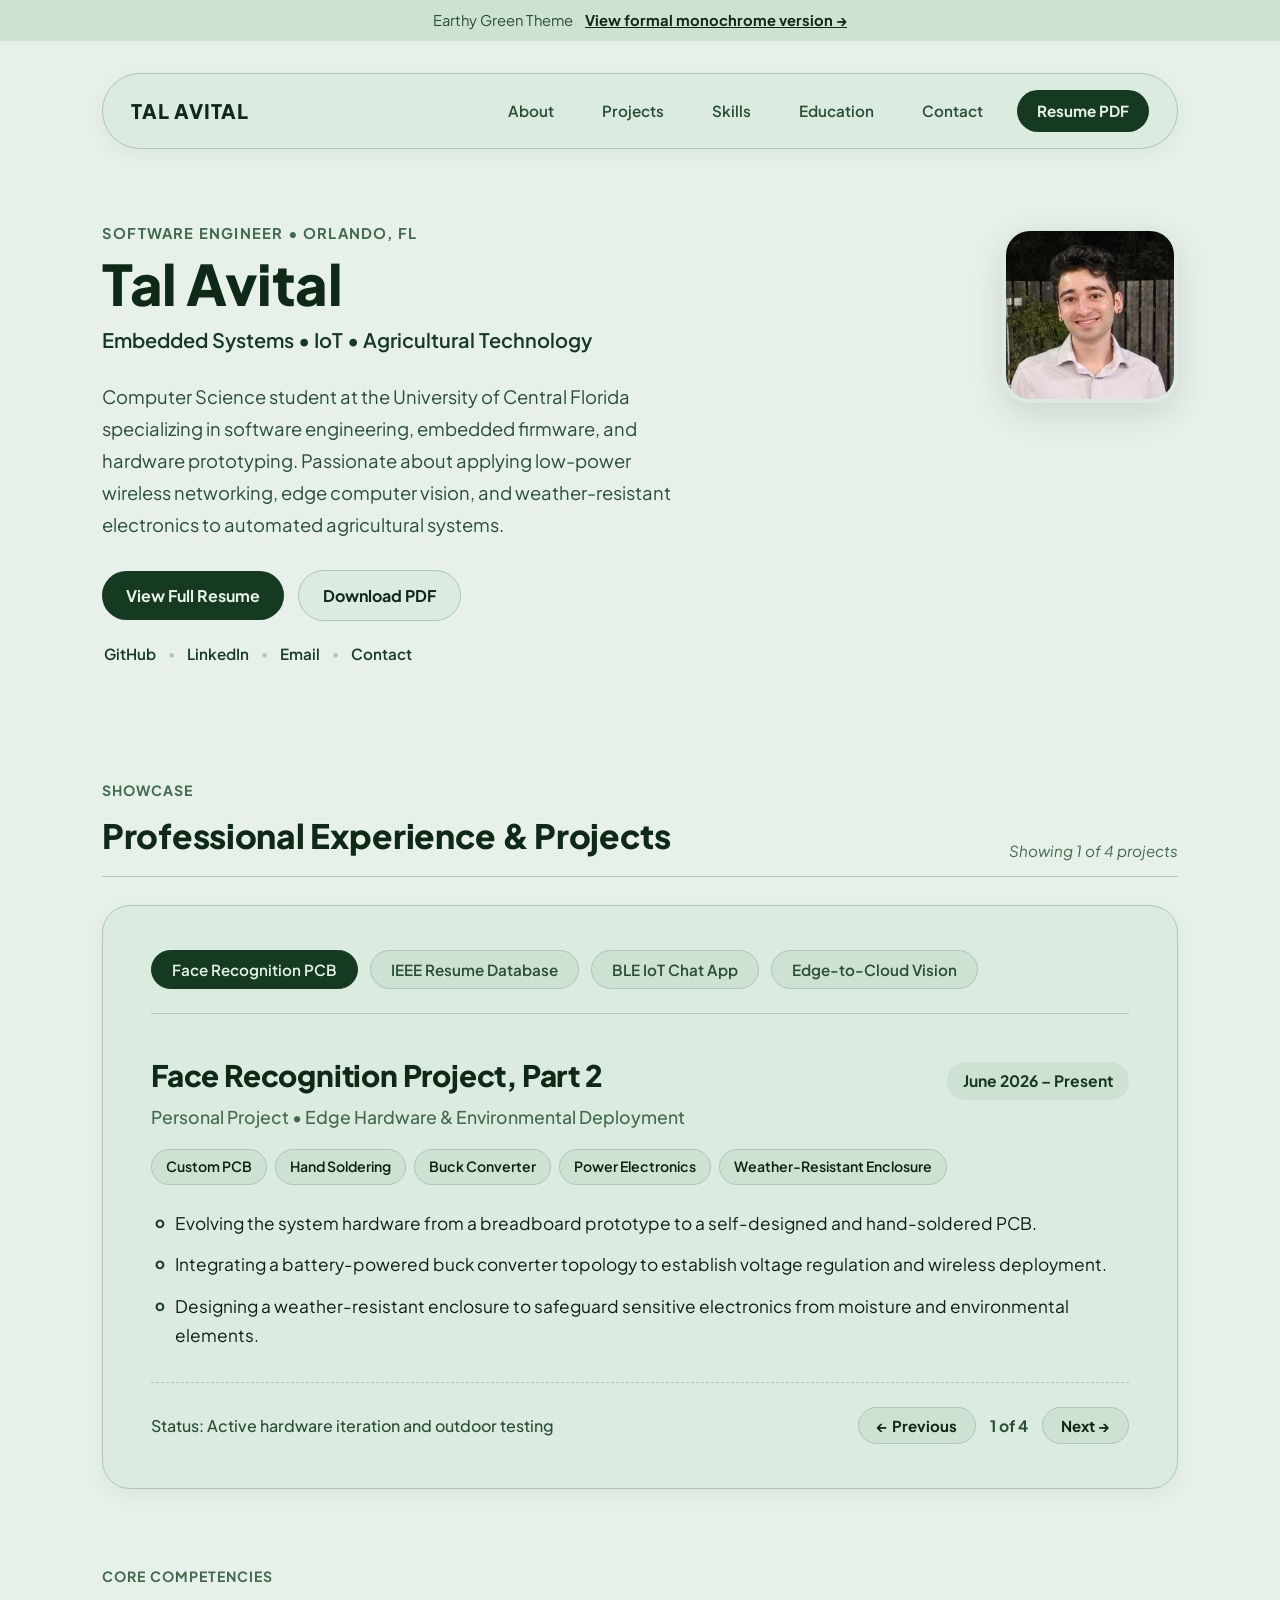
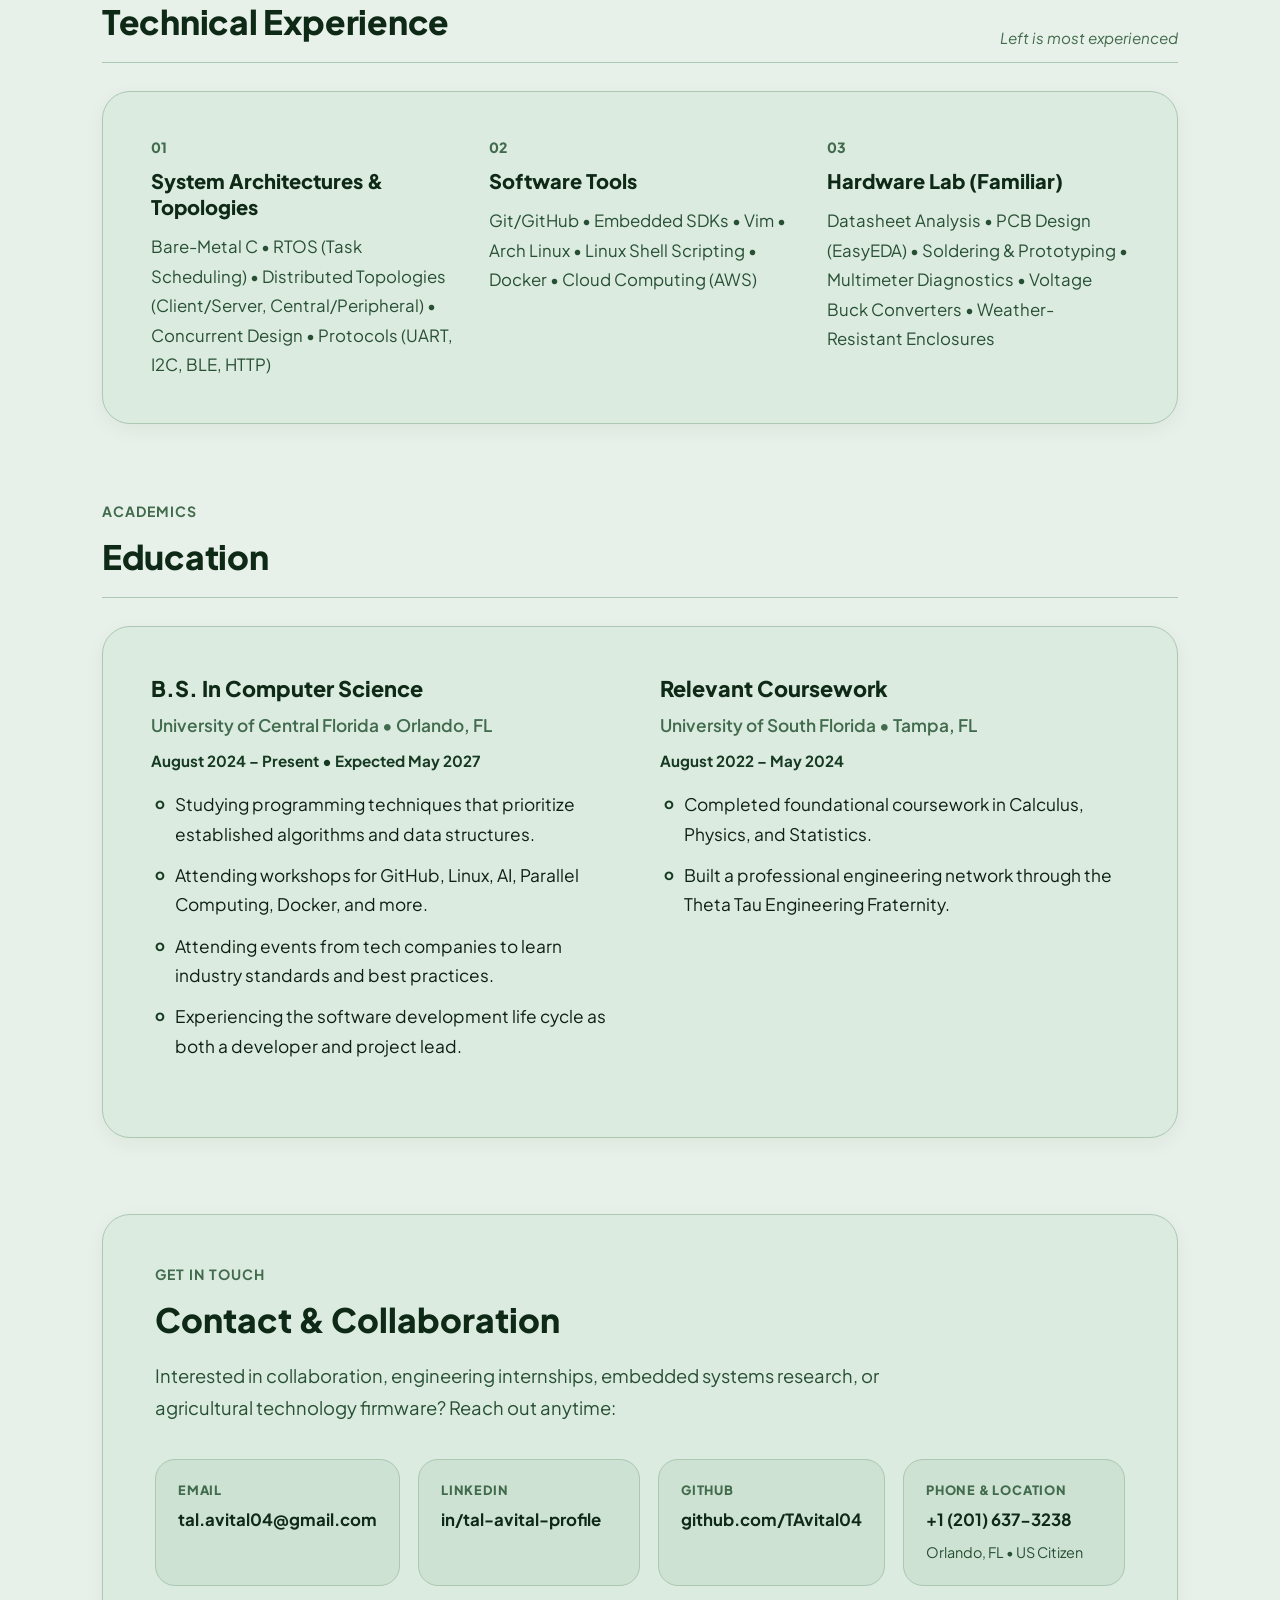
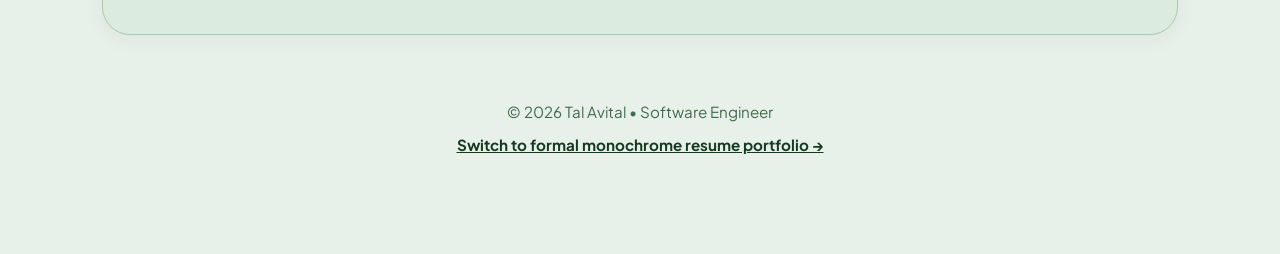
==== casual.html @ cda0f0db "first commit" ====
<!DOCTYPE html>
<html lang="en">
<head>
  <meta charset="UTF-8">
  <meta name="viewport" content="width=device-width, initial-scale=1.0">
  <title>Tal Avital | Software Engineer & Agricultural Technology</title>
  <meta name="description" content="Portfolio of Tal Avital - Software Engineer specializing in embedded software, IoT systems, and agricultural technology.">
  <meta name="author" content="Tal Avital">
  
  <link rel="icon" type="image/svg+xml" href="data:image/svg+xml,<svg xmlns='http://www.w3.org/2000/svg' viewBox='0 0 100 100'><rect width='100' height='100' rx='25' fill='%23193c24'/><text x='50' y='68' font-family='sans-serif' font-size='56' font-weight='bold' text-anchor='middle' fill='%23d8eadb'>T</text></svg>">
  <link rel="stylesheet" href="casual.css">
</head>
<body>

  <!-- Minimal Top Version Switcher -->
  <aside class="version-banner">
    <span>Earthy Green Theme</span>
    <a href="index.html">View formal monochrome version &rarr;</a>
  </aside>

  <div class="site-wrapper">
    <!-- Top Navigation -->
    <header class="site-header">
      <a href="#about" class="site-logo">TAL AVITAL</a>
      <nav class="site-nav" aria-label="Main Navigation">
        <a href="#about">About</a>
        <a href="#experience">Projects</a>
        <a href="#skills">Skills</a>
        <a href="#education">Education</a>
        <a href="#contact">Contact</a>
        <a href="assets/Tal%20Avital%20Resume.pdf" download="Tal_Avital_Resume.pdf" class="nav-download-btn">Resume PDF</a>
      </nav>
    </header>

    <main>
      <!-- Hero Section: Downward-Tapering Hierarchy & Plumb Alignment -->
      <section class="hero-section" id="about">
        <div class="hero-grid">
          <div class="hero-main">
            <span class="hero-tag">Software Engineer &bull; Orlando, FL</span>
            <h1 class="hero-name">Tal Avital</h1>
            <p class="hero-subhead">Embedded Systems &bull; IoT &bull; Agricultural Technology</p>
            
            <p class="hero-summary">
              Computer Science student at the University of Central Florida specializing in software engineering, embedded firmware, and hardware prototyping. Passionate about applying low-power wireless networking, edge computer vision, and weather-resistant electronics to automated agricultural systems.
            </p>

            <div class="hero-actions">
              <a href="resume.html" class="btn-primary">View Full Resume</a>
              <a href="assets/Tal%20Avital%20Resume.pdf" download="Tal_Avital_Resume.pdf" class="btn-secondary">Download PDF</a>
            </div>

            <div class="hero-quick-links">
              <a href="https://github.com/TAvital04" target="_blank" rel="noopener noreferrer">GitHub</a>
              <span class="dot-sep">&bull;</span>
              <a href="https://linkedin.com/in/tal-avital-profile" target="_blank" rel="noopener noreferrer">LinkedIn</a>
              <span class="dot-sep">&bull;</span>
              <a href="mailto:tal.avital04@gmail.com">Email</a>
              <span class="dot-sep">&bull;</span>
              <a href="#contact">Contact</a>
            </div>
          </div>

          <div class="hero-aside">
            <div class="photo-frame">
              <img src="assets/Cover_Photo.jpg" alt="Tal Avital" class="hero-portrait">
            </div>
          </div>
        </div>
      </section>

      <!-- Projects Section: Sleek Single-Project Showcase -->
      <section class="section-block" id="experience">
        <div class="section-header-row">
          <div>
            <span class="section-kicker">Showcase</span>
            <h2 class="section-heading">Professional Experience &amp; Projects</h2>
          </div>
          <span class="section-guide-note">Showing 1 of 4 projects</span>
        </div>

        <div class="showcase-wrapper">
          <!-- Interactive Selector Tabs -->
          <div class="project-pill-nav" role="tablist">
            <button class="project-pill-btn active" role="tab" id="tab-0" aria-controls="proj-0" aria-selected="true">
              Face Recognition PCB
            </button>
            <button class="project-pill-btn" role="tab" id="tab-1" aria-controls="proj-1" aria-selected="false">
              IEEE Resume Database
            </button>
            <button class="project-pill-btn" role="tab" id="tab-2" aria-controls="proj-2" aria-selected="false">
              BLE IoT Chat App
            </button>
            <button class="project-pill-btn" role="tab" id="tab-3" aria-controls="proj-3" aria-selected="false">
              Edge-to-Cloud Vision
            </button>
          </div>

          <!-- Project 1 -->
          <article class="project-panel active" id="proj-0" role="tabpanel" aria-labelledby="tab-0">
            <div class="panel-header">
              <div class="panel-title-area">
                <h3 class="panel-title">Face Recognition Project, Part 2</h3>
                <div class="panel-subtitle">Personal Project &bull; Edge Hardware &amp; Environmental Deployment</div>
              </div>
              <span class="panel-date">June 2026 – Present</span>
            </div>

            <div class="tag-row">
              <span class="tech-tag">Custom PCB</span>
              <span class="tech-tag">Hand Soldering</span>
              <span class="tech-tag">Buck Converter</span>
              <span class="tech-tag">Power Electronics</span>
              <span class="tech-tag">Weather-Resistant Enclosure</span>
            </div>

            <ul class="bullet-list">
              <li>Evolving the system hardware from a breadboard prototype to a self-designed and hand-soldered PCB.</li>
              <li>Integrating a battery-powered buck converter topology to establish voltage regulation and wireless deployment.</li>
              <li>Designing a weather-resistant enclosure to safeguard sensitive electronics from moisture and environmental elements.</li>
            </ul>

            <div class="panel-footer">
              <div class="panel-meta-note">Status: Active hardware iteration and outdoor testing</div>
              <div class="panel-controls">
                <button type="button" class="ctrl-btn" id="prevProjectBtn">&larr; Previous</button>
                <span class="ctrl-count" id="projectCounter">1 of 4</span>
                <button type="button" class="ctrl-btn" id="nextProjectBtn">Next &rarr;</button>
              </div>
            </div>
          </article>

          <!-- Project 2 -->
          <article class="project-panel" id="proj-1" role="tabpanel" aria-labelledby="tab-1">
            <div class="panel-header">
              <div class="panel-title-area">
                <h3 class="panel-title">Member Resume Database Project Lead</h3>
                <div class="panel-subtitle">IEEE, UCF &bull; Orlando, FL</div>
              </div>
              <span class="panel-date">September 2025 – Present</span>
            </div>

            <div class="tag-row">
              <span class="tech-tag">Leadership</span>
              <span class="tech-tag">Frontend Architecture</span>
              <span class="tech-tag">Database Schema</span>
              <span class="tech-tag">UI/UX Discovery</span>
            </div>

            <ul class="bullet-list">
              <li>Leading the initiative for a front end that streamlines talent acquisition through IEEE UCF.</li>
              <li>Collaborating with IEEE UCF Outreach and Professional Development committees to map target audience requirements, define administrative data scopes, and align database fields with student profiles.</li>
              <li>Spearheading product discovery and user outreach by gathering feedback from students, university employers, and technical recruiters to continuously refine directory UI/UX.</li>
            </ul>

            <div class="panel-footer">
              <div class="panel-meta-note">Role: Lead Developer &amp; Outreach Lead</div>
              <div class="panel-controls">
                <button type="button" class="ctrl-btn" onclick="document.getElementById('prevProjectBtn').click()">&larr; Previous</button>
                <span class="ctrl-count">2 of 4</span>
                <button type="button" class="ctrl-btn" onclick="document.getElementById('nextProjectBtn').click()">Next &rarr;</button>
              </div>
            </div>
          </article>

          <!-- Project 3 -->
          <article class="project-panel" id="proj-2" role="tabpanel" aria-labelledby="tab-2">
            <div class="panel-header">
              <div class="panel-title-area">
                <h3 class="panel-title">Bluetooth Low-Energy Chat App</h3>
                <div class="panel-subtitle">EEL 4932 - Internet of Things, UCF &bull; Orlando, FL</div>
              </div>
              <span class="panel-date">March 2026 – April 2026</span>
            </div>

            <div class="tag-row">
              <span class="tech-tag">Silicon Labs SDK</span>
              <span class="tech-tag">BLE Stack</span>
              <span class="tech-tag">UART Drivers</span>
              <span class="tech-tag">Terminal UI</span>
              <span class="tech-tag">RSSI Metrics</span>
            </div>

            <ul class="bullet-list">
              <li>Engineered a Bluetooth Low Energy (BLE) wireless chat network using Silicon Labs’ SDK.</li>
              <li>Implemented UART communication drivers to transfer data between a microcontroller and a host computer.</li>
              <li>Designed a terminal user interface to handle configuration states, device discovery, connection approvals, and user input.</li>
              <li>Utilized RSSI measurements to reliably trigger system alerts when signal degradation crosses critical thresholds.</li>
              <li>Routed low-level Bluetooth stack events that automate the program cycle.</li>
            </ul>

            <div class="panel-footer">
              <div class="panel-meta-note">Coursework: Internet of Things Systems</div>
              <div class="panel-controls">
                <button type="button" class="ctrl-btn" onclick="document.getElementById('prevProjectBtn').click()">&larr; Previous</button>
                <span class="ctrl-count">3 of 4</span>
                <button type="button" class="ctrl-btn" onclick="document.getElementById('nextProjectBtn').click()">Next &rarr;</button>
              </div>
            </div>
          </article>

          <!-- Project 4 -->
          <article class="project-panel" id="proj-3" role="tabpanel" aria-labelledby="tab-3">
            <div class="panel-header">
              <div class="panel-title-area">
                <h3 class="panel-title">Face Recognition Project, Part 1</h3>
                <div class="panel-subtitle">Personal Project &bull; Edge AI &amp; Serverless Pipeline</div>
              </div>
              <span class="panel-date">December 2024 – January 2025</span>
            </div>

            <div class="tag-row">
              <span class="tech-tag">ESP32-CAM</span>
              <span class="tech-tag">AWS Lambda</span>
              <span class="tech-tag">Docker</span>
              <span class="tech-tag">Computer Vision</span>
            </div>

            <ul class="bullet-list">
              <li>Engineered a facial verification system to validate image captures against a whitelist database.</li>
              <li>Deployed an ESP32-CAM microcontroller to capture and offload raw JPEG binaries to an AWS Lambda HTTP endpoint.</li>
              <li>Architected an AWS cloud pipeline for computer vision processing, offloading intense AI algorithms from the edge device.</li>
              <li>Leveraged Docker to replicate the Amazon Linux environment on a Windows host to cross-compile the OS-specific dependencies.</li>
            </ul>

            <div class="panel-footer">
              <div>
                <a href="https://github.com/TAvital04/Facial-Recognition-Project" target="_blank" rel="noopener noreferrer" class="link-inline">
                  GitHub Repository &rarr;
                </a>
              </div>
              <div class="panel-controls">
                <button type="button" class="ctrl-btn" onclick="document.getElementById('prevProjectBtn').click()">&larr; Previous</button>
                <span class="ctrl-count">4 of 4</span>
                <button type="button" class="ctrl-btn" onclick="document.getElementById('nextProjectBtn').click()">Next &rarr;</button>
              </div>
            </div>
          </article>
        </div>
      </section>

      <!-- Technical Skills Section: Unboxed, Airy 3-Column Layout -->
      <section class="section-block" id="skills">
        <div class="section-header-row">
          <div>
            <span class="section-kicker">Core Competencies</span>
            <h2 class="section-heading">Technical Experience</h2>
          </div>
          <span class="section-guide-note">Left is most experienced</span>
        </div>

        <div class="skills-tri-layout">
          <div class="skill-column">
            <div class="skill-index">01</div>
            <h3 class="skill-title">System Architectures &amp; Topologies</h3>
            <p class="skill-body">
              Bare-Metal C &bull; RTOS (Task Scheduling) &bull; Distributed Topologies (Client/Server, Central/Peripheral) &bull; Concurrent Design &bull; Protocols (UART, I2C, BLE, HTTP)
            </p>
          </div>

          <div class="skill-column">
            <div class="skill-index">02</div>
            <h3 class="skill-title">Software Tools</h3>
            <p class="skill-body">
              Git/GitHub &bull; Embedded SDKs &bull; Vim &bull; Arch Linux &bull; Linux Shell Scripting &bull; Docker &bull; Cloud Computing (AWS)
            </p>
          </div>

          <div class="skill-column">
            <div class="skill-index">03</div>
            <h3 class="skill-title">Hardware Lab (Familiar)</h3>
            <p class="skill-body">
              Datasheet Analysis &bull; PCB Design (EasyEDA) &bull; Soldering &amp; Prototyping &bull; Multimeter Diagnostics &bull; Voltage Buck Converters &bull; Weather-Resistant Enclosures
            </p>
          </div>
        </div>
      </section>

      <!-- Education Section: Elegant 2-Column Split -->
      <section class="section-block" id="education">
        <div class="section-header-row">
          <div>
            <span class="section-kicker">Academics</span>
            <h2 class="section-heading">Education</h2>
          </div>
        </div>

        <div class="edu-split-layout">
          <div class="edu-column">
            <div class="edu-role-title">B.S. In Computer Science</div>
            <div class="edu-institution">University of Central Florida &bull; Orlando, FL</div>
            <div class="edu-timeline">August 2024 – Present &bull; Expected May 2027</div>
            <ul class="bullet-list">
              <li>Studying programming techniques that prioritize established algorithms and data structures.</li>
              <li>Attending workshops for GitHub, Linux, AI, Parallel Computing, Docker, and more.</li>
              <li>Attending events from tech companies to learn industry standards and best practices.</li>
              <li>Experiencing the software development life cycle as both a developer and project lead.</li>
            </ul>
          </div>

          <div class="edu-column">
            <div class="edu-role-title">Relevant Coursework</div>
            <div class="edu-institution">University of South Florida &bull; Tampa, FL</div>
            <div class="edu-timeline">August 2022 – May 2024</div>
            <ul class="bullet-list">
              <li>Completed foundational coursework in Calculus, Physics, and Statistics.</li>
              <li>Built a professional engineering network through the Theta Tau Engineering Fraternity.</li>
            </ul>
          </div>
        </div>
      </section>

      <!-- Contact Section: Relaxed and Clean -->
      <section class="contact-section" id="contact">
        <div class="contact-inner">
          <span class="section-kicker">Get in Touch</span>
          <h2 class="contact-heading">Contact &amp; Collaboration</h2>
          <p class="contact-desc">
            Interested in collaboration, engineering internships, embedded systems research, or agricultural technology firmware? Reach out anytime:
          </p>

          <div class="contact-chips-row">
            <div class="contact-chip">
              <span class="chip-label">Email</span>
              <a href="mailto:tal.avital04@gmail.com" class="chip-val">tal.avital04@gmail.com</a>
            </div>
            <div class="contact-chip">
              <span class="chip-label">LinkedIn</span>
              <a href="https://linkedin.com/in/tal-avital-profile" target="_blank" rel="noopener noreferrer" class="chip-val">in/tal-avital-profile</a>
            </div>
            <div class="contact-chip">
              <span class="chip-label">GitHub</span>
              <a href="https://github.com/TAvital04" target="_blank" rel="noopener noreferrer" class="chip-val">github.com/TAvital04</a>
            </div>
            <div class="contact-chip">
              <span class="chip-label">Phone &amp; Location</span>
              <a href="tel:+12016373238" class="chip-val">+1 (201) 637-3238</a>
              <span class="chip-sub">Orlando, FL &bull; US Citizen</span>
            </div>
          </div>
        </div>
      </section>
    </main>

    <!-- Footer -->
    <footer class="site-footer">
      <div>&copy; 2026 Tal Avital &bull; Software Engineer</div>
      <div class="footer-alt-link">
        <a href="index.html">Switch to formal monochrome resume portfolio &rarr;</a>
      </div>
    </footer>
  </div>

  <script src="casual.js"></script>
</body>
</html>
---- casual.css ----
/* 
 * Tal Avital - Casual Earthy Portfolio
 * 
 * Design Philosophies:
 * - Editorial Asymmetry & Generous Whitespace (Airy & Uncluttered)
 * - Harmonious All-Green Palette (Zero White)
 * - Single Modern Font (Plus Jakarta Sans)
 * - Refined Rounded Geometry (Sense of Ease)
 * - Authentic Content Without Boxy Nesting
 */

@import url('https://fonts.googleapis.com/css2?family=Plus+Jakarta+Sans:wght@400;500;600;700;800&display=swap');

:root {
  --font-family: 'Plus Jakarta Sans', -apple-system, BlinkMacSystemFont, 'Segoe UI', Roboto, sans-serif;

  /* Sophisticated All-Green Palette (Zero White) */
  --green-canvas: #e8f1e9;         /* Very soft, airy morning sage */
  --green-surface: #dbebe0;        /* Gentle celadon surface for hero & panels */
  --green-surface-alt: #cde2d2;    /* Mellow matcha for tags, badges, chips */
  --green-surface-hover: #bedac5;
  --green-border: #acc7b2;         /* Soft organic border */
  
  --green-deep: #163a21;          /* Deep pine for primary buttons & accents */
  --green-darkest: #0e2916;       /* Dark evergreen for headings & branding */
  --green-light-text: #e6f2e8;    /* Pale celadon text on dark buttons (no white) */
  
  --green-text-main: #0c2112;     /* Crisp high-contrast forest text */
  --green-text-muted: #274f33;    /* Muted deep olive for body & labels */
  --green-text-subtle: #416b4c;   /* Subtle metadata */

  --radius-xl: 28px;
  --radius-lg: 20px;
  --radius-md: 14px;
  --radius-pill: 999px;

  --shadow-gentle: 0 6px 20px rgba(14, 41, 22, 0.05);
}

*, *::before, *::after {
  box-sizing: border-box;
  margin: 0;
  padding: 0;
  font-family: inherit;
}

html {
  font-size: 16px;
  scroll-behavior: smooth;
  background-color: var(--green-canvas);
}

body {
  font-family: var(--font-family);
  color: var(--green-text-main);
  background-color: var(--green-canvas);
  line-height: 1.7;
  -webkit-font-smoothing: antialiased;
}

/* Minimal Version Banner */
.version-banner {
  background-color: var(--green-surface-alt);
  padding: 8px 24px;
  text-align: center;
  font-size: 0.92rem;
  color: var(--green-text-muted);
  display: flex;
  justify-content: center;
  align-items: center;
  gap: 12px;
}

.version-banner a {
  color: var(--green-darkest);
  font-weight: 700;
  text-decoration: underline;
}

/* Page Layout */
.site-wrapper {
  max-width: 1140px;
  margin: 0 auto;
  padding: 32px 32px 96px 32px;
}

/* Site Navigation - Floating Pill */
.site-header {
  display: flex;
  justify-content: space-between;
  align-items: center;
  padding: 16px 28px;
  background-color: var(--green-surface);
  border-radius: var(--radius-pill);
  border: 1px solid var(--green-border);
  box-shadow: var(--shadow-gentle);
  margin-bottom: 56px;
}

.site-logo {
  font-size: 1.25rem;
  font-weight: 800;
  letter-spacing: 0.8px;
  color: var(--green-darkest);
  text-decoration: none;
}

.site-nav {
  display: flex;
  align-items: center;
  gap: 20px;
}

.site-nav a {
  color: var(--green-text-muted);
  text-decoration: none;
  font-weight: 600;
  font-size: 0.95rem;
  padding: 6px 14px;
  border-radius: var(--radius-pill);
  transition: all 0.2s ease;
}

.site-nav a:hover {
  color: var(--green-darkest);
  background-color: var(--green-surface-alt);
}

.nav-download-btn {
  background-color: var(--green-deep) !important;
  color: var(--green-light-text) !important;
  font-weight: 700 !important;
  padding: 8px 20px !important;
}

.nav-download-btn:hover {
  background-color: var(--green-darkest) !important;
}

/* Hero Section: Downward-Tapering Hierarchy & Plumb Alignment */
.hero-section {
  padding: 16px 0 64px 0;
  margin-bottom: 48px;
}

.hero-grid {
  display: grid;
  grid-template-columns: 1fr auto;
  gap: 56px;
  align-items: start;
}

.hero-main {
  display: flex;
  flex-direction: column;
  align-items: flex-start;
}

.hero-tag {
  font-size: 0.92rem;
  text-transform: uppercase;
  letter-spacing: 1.2px;
  font-weight: 700;
  color: var(--green-text-subtle);
  margin-bottom: 8px;
}

.hero-name {
  font-size: 3.5rem;
  font-weight: 800;
  letter-spacing: -0.5px;
  line-height: 1.05;
  color: var(--green-darkest);
  margin-bottom: 10px;
}

.hero-subhead {
  font-size: 1.25rem;
  font-weight: 600;
  color: var(--green-deep);
  margin-bottom: 24px;
}

/* Controlled reading measure: narrower than header area, tapers inward */
.hero-summary {
  font-size: 1.15rem;
  line-height: 1.75;
  color: var(--green-text-muted);
  margin-bottom: 28px;
  max-width: 580px;
}

/* Compact button row: narrower than summary */
.hero-actions {
  display: flex;
  align-items: center;
  gap: 14px;
  margin-bottom: 20px;
  max-width: 480px;
}

.btn-primary, .btn-secondary {
  display: inline-flex;
  align-items: center;
  font-size: 1rem;
  font-weight: 700;
  padding: 11px 24px;
  border-radius: var(--radius-pill);
  text-decoration: none;
  cursor: pointer;
  border: none;
  transition: all 0.2s ease;
  white-space: nowrap;
}

.btn-primary {
  background-color: var(--green-deep);
  color: var(--green-light-text);
}

.btn-primary:hover {
  background-color: var(--green-darkest);
}

.btn-secondary {
  background-color: var(--green-surface);
  color: var(--green-darkest);
  border: 1px solid var(--green-border);
}

.btn-secondary:hover {
  background-color: var(--green-surface-alt);
}

/* Quick links stacked below buttons: neat, compact footprint */
.hero-quick-links {
  display: inline-flex;
  align-items: center;
  gap: 12px;
  padding-left: 2px;
  flex-wrap: wrap;
}

.hero-quick-links a {
  color: var(--green-deep);
  font-weight: 600;
  font-size: 0.95rem;
  text-decoration: none;
  transition: color 0.15s ease;
}

.hero-quick-links a:hover {
  color: var(--green-darkest);
  text-decoration: underline;
}

.dot-sep {
  color: var(--green-border);
  font-size: 0.85rem;
}

/* Hero Portrait Aside: Anchors the top right of the hero */
.hero-aside {
  display: flex;
  justify-content: center;
  align-items: flex-start;
  padding-top: 6px;
}

.photo-frame {
  position: relative;
  flex-shrink: 0;
}

.hero-portrait {
  width: 176px;
  height: 176px;
  border-radius: 28px;
  object-fit: cover;
  display: block;
  border: 4px solid var(--green-surface);
  box-shadow: 0 12px 32px rgba(14, 41, 22, 0.12);
}

/* Section Header Typography */
.section-block {
  margin-bottom: 76px;
}

.section-header-row {
  display: flex;
  justify-content: space-between;
  align-items: flex-end;
  margin-bottom: 28px;
  padding-bottom: 12px;
  border-bottom: 1px solid var(--green-border);
}

.section-kicker {
  font-size: 0.88rem;
  text-transform: uppercase;
  letter-spacing: 1px;
  font-weight: 700;
  color: var(--green-text-subtle);
  display: block;
  margin-bottom: 4px;
}

.section-heading {
  font-size: 2.1rem;
  font-weight: 800;
  letter-spacing: -0.3px;
  color: var(--green-darkest);
}

.section-guide-note {
  font-size: 0.95rem;
  font-style: italic;
  color: var(--green-text-subtle);
}

/* Projects Showcase - Sleek Single Project View */
.showcase-wrapper {
  background-color: var(--green-surface);
  border-radius: var(--radius-xl);
  padding: 44px 48px;
  border: 1px solid var(--green-border);
  box-shadow: var(--shadow-gentle);
}

.project-pill-nav {
  display: flex;
  gap: 12px;
  flex-wrap: wrap;
  margin-bottom: 36px;
  padding-bottom: 24px;
  border-bottom: 1px solid var(--green-border);
}

.project-pill-btn {
  background-color: var(--green-surface-alt);
  border: 1px solid var(--green-border);
  padding: 9px 20px;
  border-radius: var(--radius-pill);
  font-size: 0.95rem;
  font-weight: 600;
  color: var(--green-text-muted);
  cursor: pointer;
  transition: all 0.2s ease;
}

.project-pill-btn:hover {
  background-color: var(--green-surface-hover);
  color: var(--green-darkest);
}

.project-pill-btn.active {
  background-color: var(--green-deep);
  color: var(--green-light-text);
  border-color: var(--green-deep);
}

/* Project Panel Content */
.project-panel {
  display: none;
}

.project-panel.active {
  display: block;
}

.panel-header {
  display: flex;
  justify-content: space-between;
  align-items: baseline;
  flex-wrap: wrap;
  gap: 14px;
  margin-bottom: 16px;
}

.panel-title {
  font-size: 1.85rem;
  font-weight: 800;
  letter-spacing: -0.2px;
  color: var(--green-darkest);
}

.panel-subtitle {
  font-size: 1.1rem;
  color: var(--green-text-subtle);
  margin-top: 3px;
  font-weight: 500;
}

.panel-date {
  font-size: 0.98rem;
  font-weight: 700;
  color: var(--green-deep);
  background-color: var(--green-surface-alt);
  padding: 6px 16px;
  border-radius: var(--radius-pill);
}

.tag-row {
  display: flex;
  flex-wrap: wrap;
  gap: 8px;
  margin-bottom: 24px;
}

.tech-tag {
  background-color: var(--green-surface-alt);
  color: var(--green-text-main);
  font-size: 0.88rem;
  font-weight: 600;
  padding: 5px 14px;
  border-radius: var(--radius-pill);
  border: 1px solid var(--green-border);
}

.bullet-list {
  list-style: none;
  display: flex;
  flex-direction: column;
  gap: 12px;
  margin-bottom: 32px;
}

.bullet-list li {
  position: relative;
  padding-left: 24px;
  font-size: 1.08rem;
  line-height: 1.7;
  color: var(--green-text-main);
}

.bullet-list li::before {
  content: 'o';
  position: absolute;
  left: 4px;
  top: 0;
  font-size: 0.95rem;
  color: var(--green-deep);
  font-weight: bold;
}

.panel-footer {
  display: flex;
  justify-content: space-between;
  align-items: center;
  flex-wrap: wrap;
  gap: 18px;
  padding-top: 24px;
  border-top: 1px dashed var(--green-border);
}

.panel-meta-note {
  font-size: 1rem;
  color: var(--green-text-muted);
  font-weight: 500;
}

.link-inline {
  color: var(--green-deep);
  font-weight: 700;
  text-decoration: underline;
  font-size: 1.05rem;
}

.panel-controls {
  display: flex;
  align-items: center;
  gap: 14px;
}

.ctrl-btn {
  background-color: var(--green-surface-alt);
  border: 1px solid var(--green-border);
  color: var(--green-darkest);
  font-weight: 700;
  font-size: 0.94rem;
  padding: 8px 18px;
  border-radius: var(--radius-pill);
  cursor: pointer;
  transition: all 0.2s ease;
}

.ctrl-btn:hover {
  background-color: var(--green-deep);
  color: var(--green-light-text);
}

.ctrl-count {
  font-size: 0.98rem;
  font-weight: 700;
  color: var(--green-text-muted);
}

/* Skills: Unboxed, Airy 3-Column Layout */
.skills-tri-layout {
  display: grid;
  grid-template-columns: repeat(3, 1fr);
  gap: 36px;
  background-color: var(--green-surface);
  border-radius: var(--radius-xl);
  padding: 44px 48px;
  border: 1px solid var(--green-border);
  box-shadow: var(--shadow-gentle);
}

.skill-column {
  display: flex;
  flex-direction: column;
}

.skill-index {
  font-size: 0.88rem;
  font-weight: 800;
  color: var(--green-text-subtle);
  margin-bottom: 8px;
}

.skill-title {
  font-size: 1.25rem;
  font-weight: 800;
  color: var(--green-darkest);
  margin-bottom: 12px;
  line-height: 1.3;
}

.skill-body {
  font-size: 1.05rem;
  line-height: 1.75;
  color: var(--green-text-muted);
}

/* Education: Balanced 2-Column Split */
.edu-split-layout {
  display: grid;
  grid-template-columns: 1fr 1fr;
  gap: 40px;
  background-color: var(--green-surface);
  border-radius: var(--radius-xl);
  padding: 44px 48px;
  border: 1px solid var(--green-border);
  box-shadow: var(--shadow-gentle);
}

.edu-column {
  display: flex;
  flex-direction: column;
}

.edu-role-title {
  font-size: 1.35rem;
  font-weight: 800;
  color: var(--green-darkest);
}

.edu-institution {
  font-size: 1.08rem;
  color: var(--green-text-subtle);
  margin-top: 3px;
  font-weight: 600;
}

.edu-timeline {
  font-size: 0.95rem;
  font-weight: 700;
  color: var(--green-deep);
  margin: 8px 0 16px 0;
}

/* Contact Section: Clean Chips Row */
.contact-section {
  background-color: var(--green-surface);
  border-radius: var(--radius-xl);
  padding: 48px 52px;
  border: 1px solid var(--green-border);
  box-shadow: var(--shadow-gentle);
}

.contact-heading {
  font-size: 2.1rem;
  font-weight: 800;
  color: var(--green-darkest);
  margin-bottom: 12px;
}

.contact-desc {
  font-size: 1.15rem;
  color: var(--green-text-muted);
  max-width: 780px;
  margin-bottom: 36px;
  line-height: 1.7;
}

.contact-chips-row {
  display: grid;
  grid-template-columns: repeat(4, 1fr);
  gap: 18px;
}

.contact-chip {
  background-color: var(--green-surface-alt);
  padding: 20px 22px;
  border-radius: var(--radius-lg);
  border: 1px solid var(--green-border);
  display: flex;
  flex-direction: column;
  gap: 4px;
}

.chip-label {
  font-size: 0.8rem;
  text-transform: uppercase;
  letter-spacing: 0.8px;
  font-weight: 800;
  color: var(--green-text-subtle);
}

.chip-val {
  font-size: 1.05rem;
  font-weight: 700;
  color: var(--green-darkest);
  text-decoration: none;
}

.chip-val:hover {
  text-decoration: underline;
}

.chip-sub {
  font-size: 0.9rem;
  color: var(--green-text-muted);
  margin-top: 2px;
}

/* Site Footer */
.site-footer {
  text-align: center;
  margin-top: 64px;
  font-size: 0.95rem;
  color: var(--green-text-subtle);
}

.footer-alt-link {
  margin-top: 8px;
}

.footer-alt-link a {
  color: var(--green-deep);
  font-weight: 700;
  text-decoration: underline;
}

/* Responsive Adaptations */
@media (max-width: 960px) {
  .site-wrapper {
    padding: 24px 20px 64px 20px;
  }

  .site-header {
    flex-direction: column;
    align-items: flex-start;
    gap: 16px;
    padding: 18px 22px;
    border-radius: var(--radius-lg);
    margin-bottom: 36px;
  }

  .site-nav {
    flex-wrap: wrap;
    gap: 8px 12px;
  }

  .hero-section {
    padding: 16px 0 44px 0;
  }

  .hero-grid {
    grid-template-columns: 1fr;
    gap: 32px;
  }

  .hero-aside {
    order: -1;
    justify-content: flex-start;
  }

  .hero-name {
    font-size: 2.7rem;
  }

  .showcase-wrapper,
  .skills-tri-layout,
  .edu-split-layout,
  .contact-section {
    padding: 32px 24px;
  }

  .skills-tri-layout {
    grid-template-columns: 1fr;
    gap: 28px;
  }

  .edu-split-layout {
    grid-template-columns: 1fr;
    gap: 32px;
  }

  .contact-chips-row {
    grid-template-columns: 1fr 1fr;
  }
}

@media (max-width: 600px) {
  .site-wrapper {
    padding: 16px 14px 48px 14px;
  }

  .hero-portrait {
    width: 104px;
    height: 104px;
    border-radius: 20px;
  }

  .hero-name {
    font-size: 2.2rem;
  }

  .hero-actions {
    flex-direction: column;
    align-items: stretch;
  }

  .hero-quick-links {
    padding-left: 0;
    justify-content: flex-start;
    flex-wrap: wrap;
  }

  .contact-chips-row {
    grid-template-columns: 1fr;
  }
}
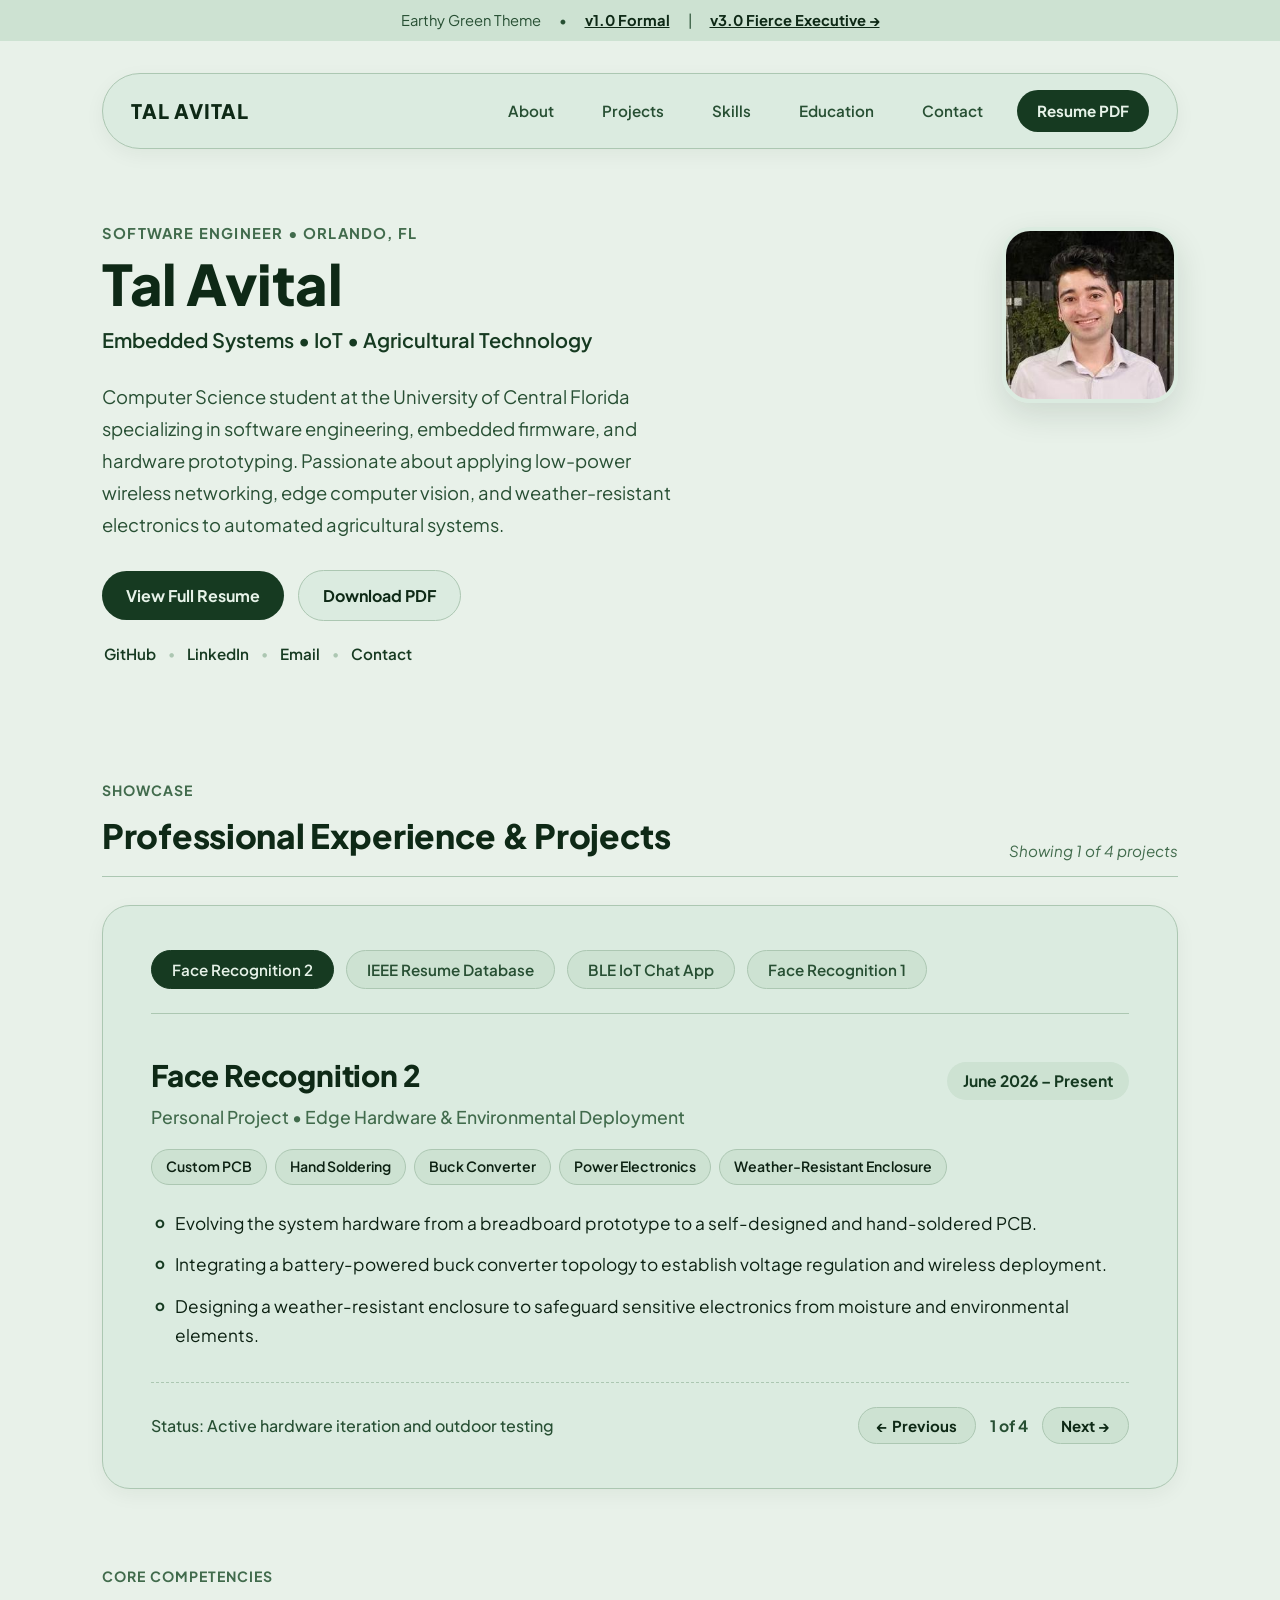
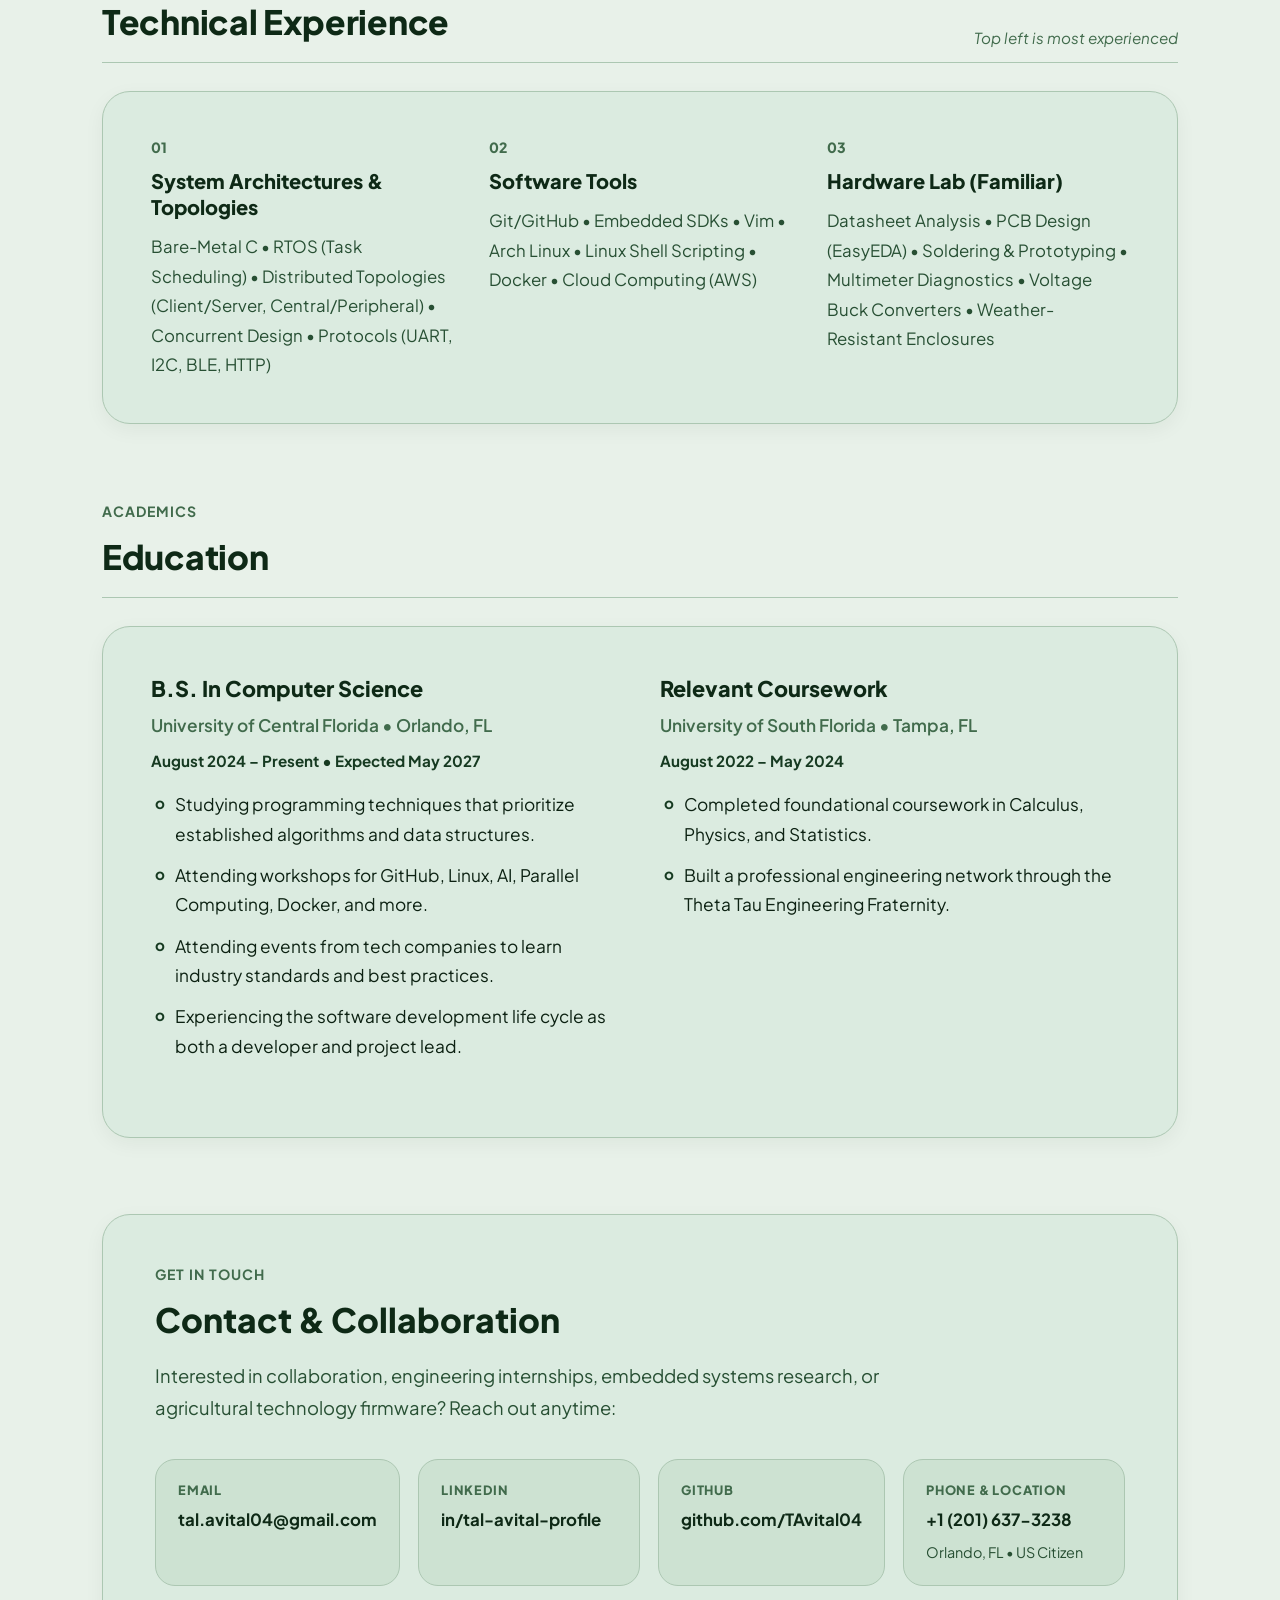
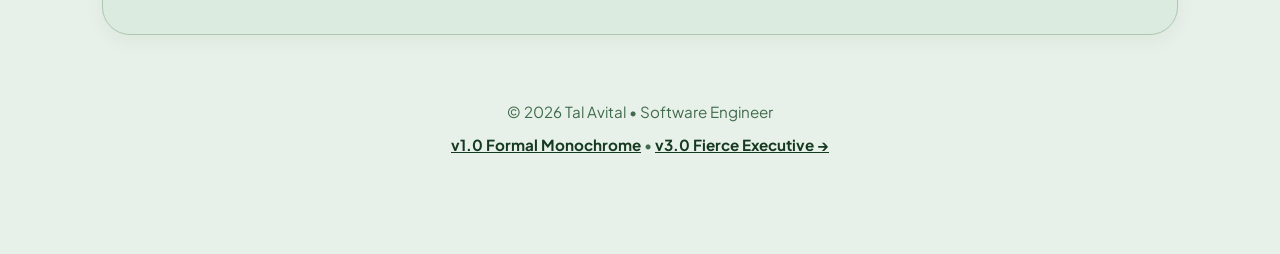
==== commit 384f8a1f: "fierce version" ====
--- a/casual.html
+++ b/casual.html
@@ -15,7 +15,10 @@
   <!-- Minimal Top Version Switcher -->
   <aside class="version-banner">
     <span>Earthy Green Theme</span>
-    <a href="index.html">View formal monochrome version &rarr;</a>
+    <span style="margin: 0 6px;">&bull;</span>
+    <a href="index.html">v1.0 Formal</a>
+    <span style="margin: 0 6px;">|</span>
+    <a href="fierce.html">v3.0 Fierce Executive &rarr;</a>
   </aside>
 
   <div class="site-wrapper">
@@ -83,7 +86,7 @@
           <!-- Interactive Selector Tabs -->
           <div class="project-pill-nav" role="tablist">
             <button class="project-pill-btn active" role="tab" id="tab-0" aria-controls="proj-0" aria-selected="true">
-              Face Recognition PCB
+              Face Recognition 2
             </button>
             <button class="project-pill-btn" role="tab" id="tab-1" aria-controls="proj-1" aria-selected="false">
               IEEE Resume Database
@@ -92,7 +95,7 @@
               BLE IoT Chat App
             </button>
             <button class="project-pill-btn" role="tab" id="tab-3" aria-controls="proj-3" aria-selected="false">
-              Edge-to-Cloud Vision
+              Face Recognition 1
             </button>
           </div>
 
@@ -100,7 +103,7 @@
           <article class="project-panel active" id="proj-0" role="tabpanel" aria-labelledby="tab-0">
             <div class="panel-header">
               <div class="panel-title-area">
-                <h3 class="panel-title">Face Recognition Project, Part 2</h3>
+                <h3 class="panel-title">Face Recognition 2</h3>
                 <div class="panel-subtitle">Personal Project &bull; Edge Hardware &amp; Environmental Deployment</div>
               </div>
               <span class="panel-date">June 2026 – Present</span>
@@ -203,7 +206,7 @@
           <article class="project-panel" id="proj-3" role="tabpanel" aria-labelledby="tab-3">
             <div class="panel-header">
               <div class="panel-title-area">
-                <h3 class="panel-title">Face Recognition Project, Part 1</h3>
+                <h3 class="panel-title">Face Recognition 1</h3>
                 <div class="panel-subtitle">Personal Project &bull; Edge AI &amp; Serverless Pipeline</div>
               </div>
               <span class="panel-date">December 2024 – January 2025</span>
@@ -246,7 +249,7 @@
             <span class="section-kicker">Core Competencies</span>
             <h2 class="section-heading">Technical Experience</h2>
           </div>
-          <span class="section-guide-note">Left is most experienced</span>
+          <span class="section-guide-note">Top left is most experienced</span>
         </div>
 
         <div class="skills-tri-layout">
@@ -346,7 +349,8 @@
     <footer class="site-footer">
       <div>&copy; 2026 Tal Avital &bull; Software Engineer</div>
       <div class="footer-alt-link">
-        <a href="index.html">Switch to formal monochrome resume portfolio &rarr;</a>
+        <a href="index.html">v1.0 Formal Monochrome</a> &bull; 
+        <a href="fierce.html">v3.0 Fierce Executive &rarr;</a>
       </div>
     </footer>
   </div>
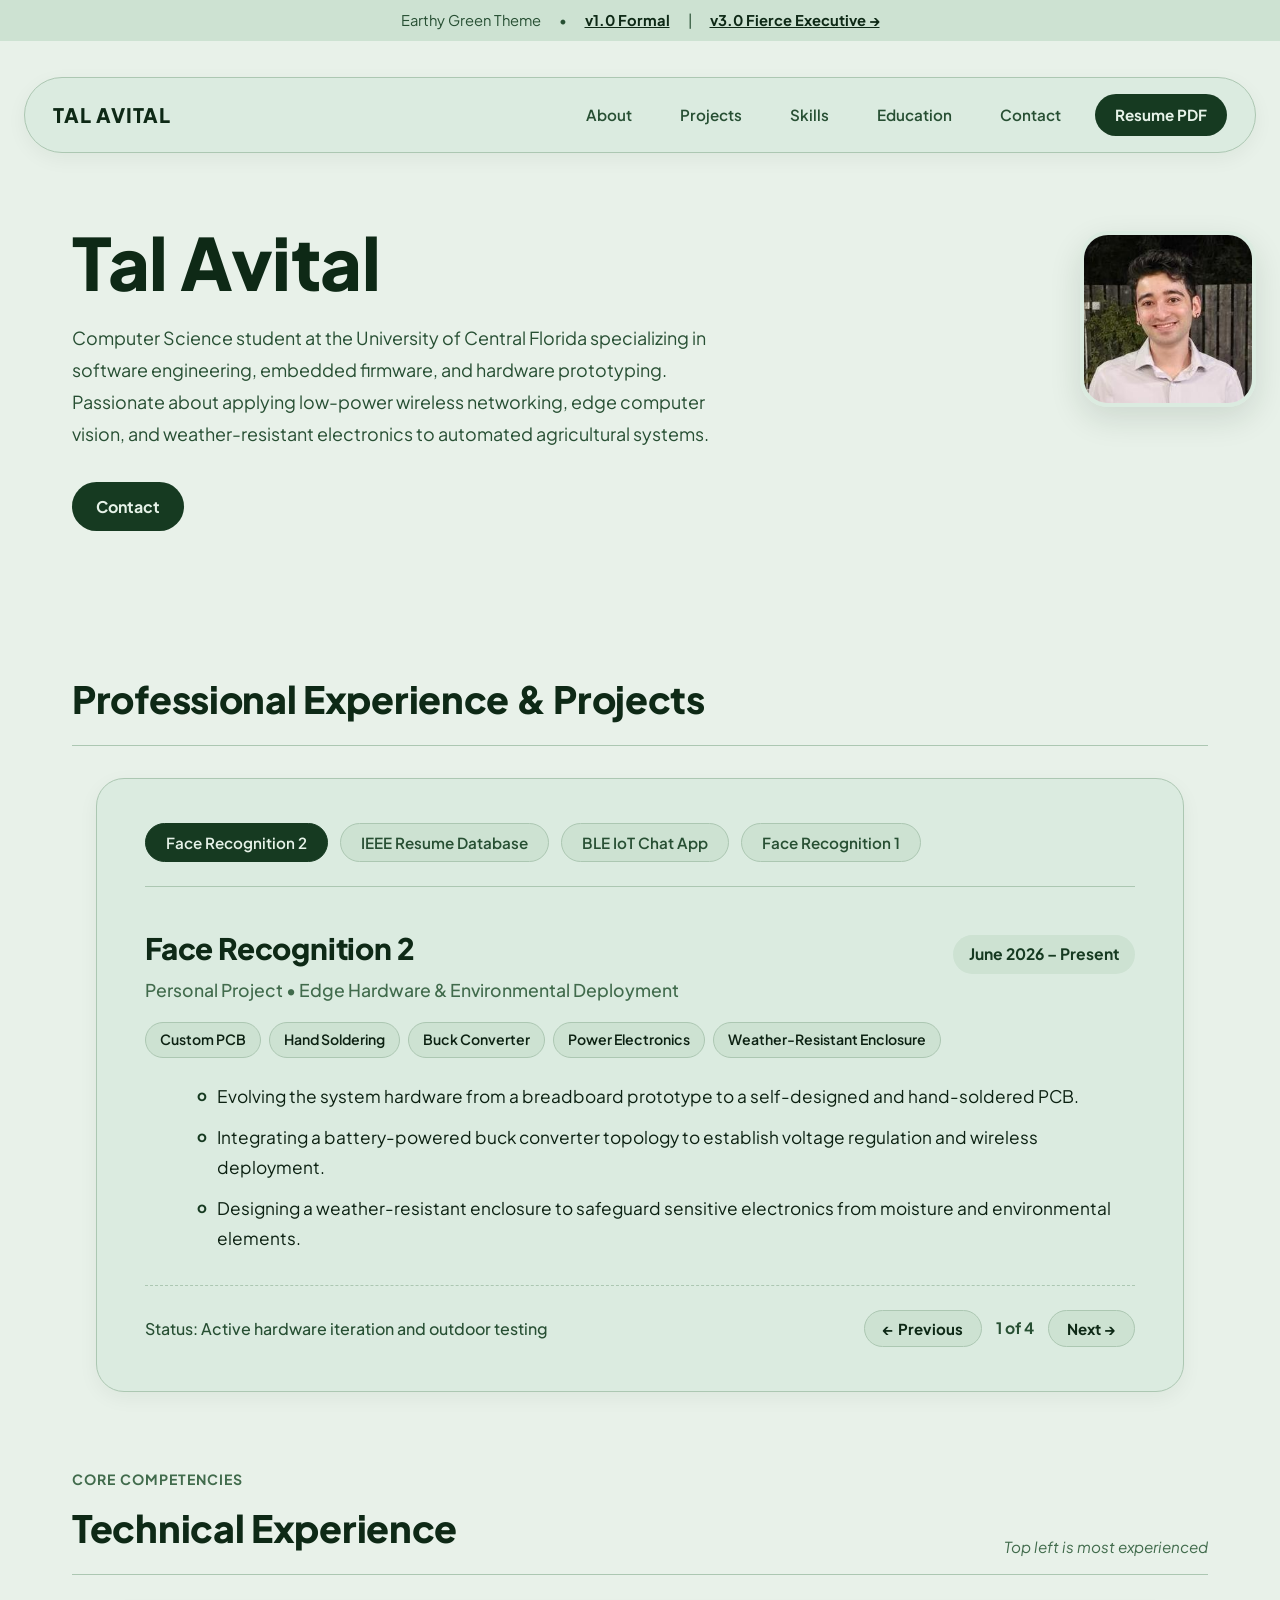
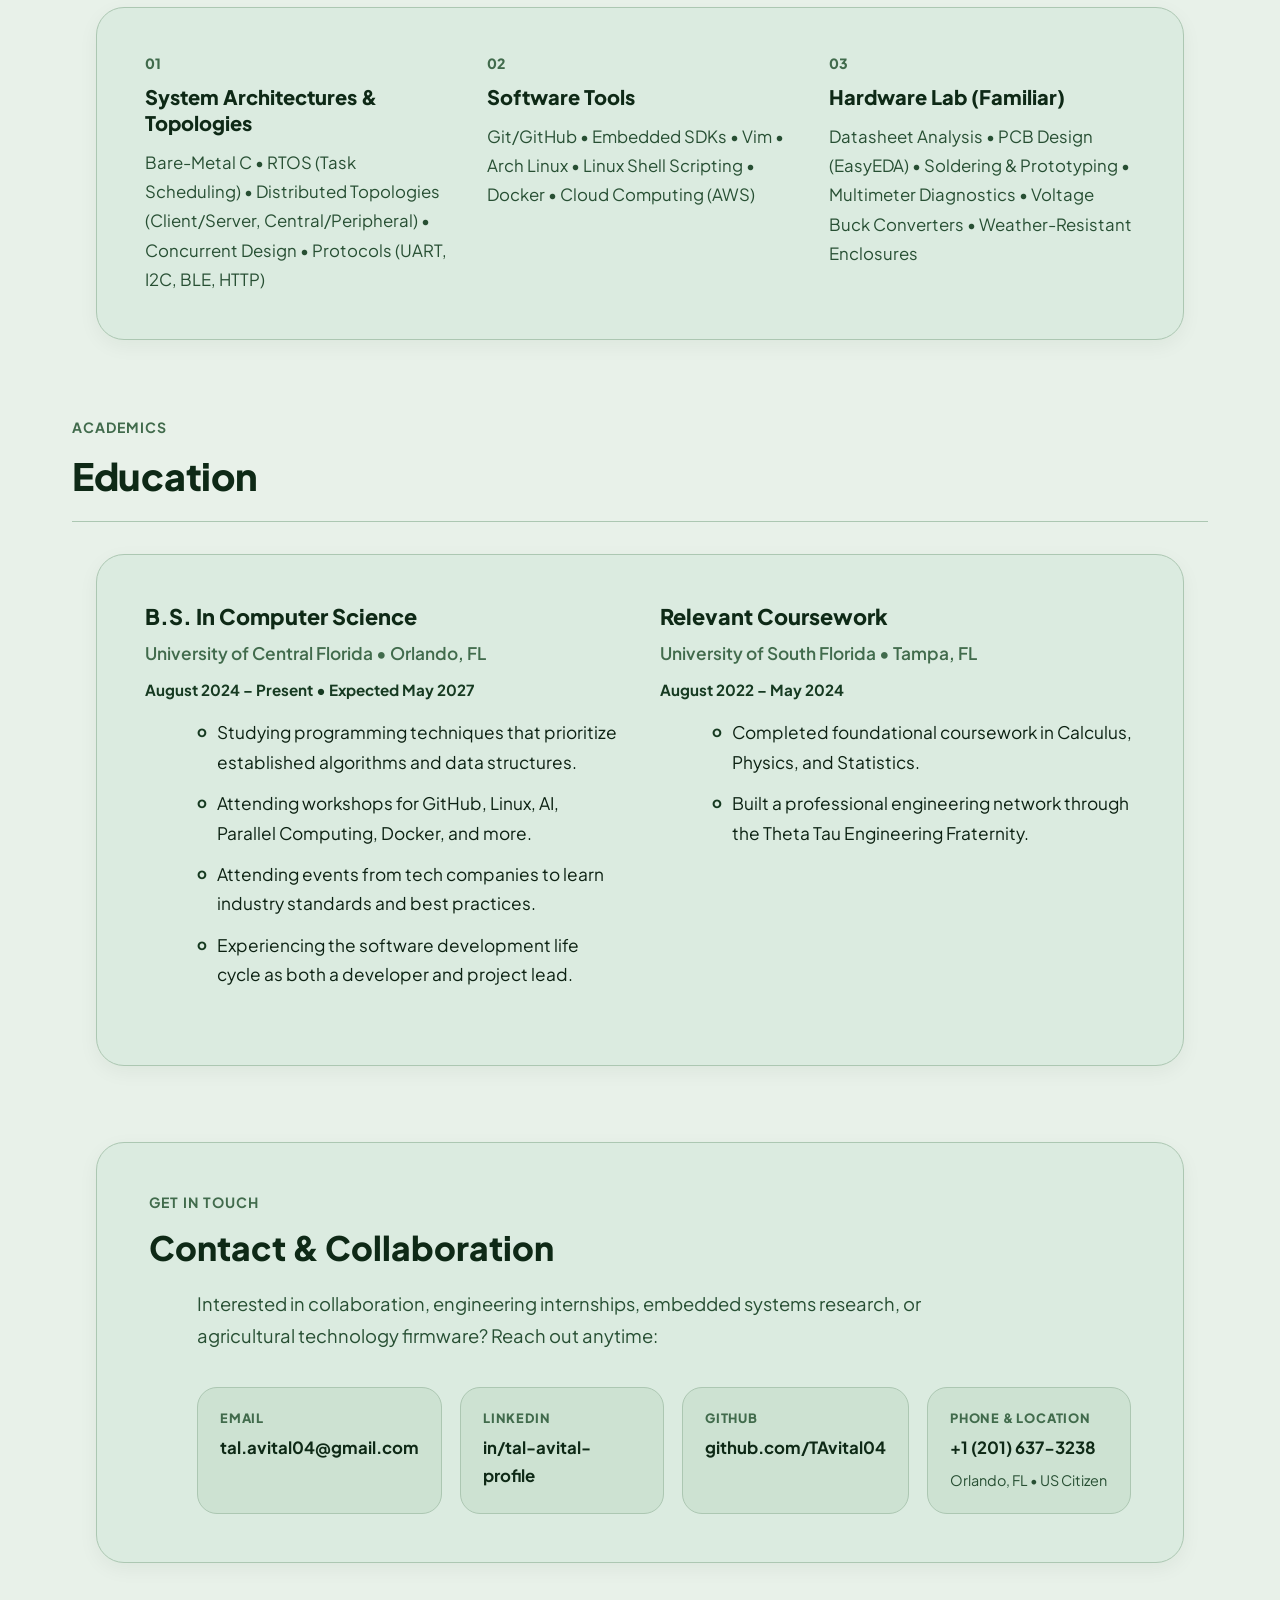
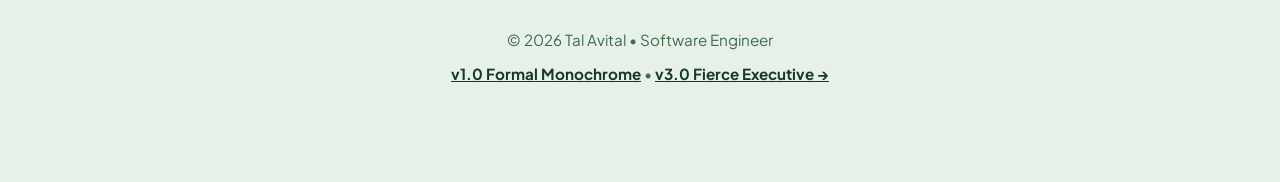
==== commit d3191837: "some fixes" ====
--- a/casual.html
+++ b/casual.html
@@ -40,27 +40,14 @@
       <section class="hero-section" id="about">
         <div class="hero-grid">
           <div class="hero-main">
-            <span class="hero-tag">Software Engineer &bull; Orlando, FL</span>
             <h1 class="hero-name">Tal Avital</h1>
-            <p class="hero-subhead">Embedded Systems &bull; IoT &bull; Agricultural Technology</p>
             
             <p class="hero-summary">
               Computer Science student at the University of Central Florida specializing in software engineering, embedded firmware, and hardware prototyping. Passionate about applying low-power wireless networking, edge computer vision, and weather-resistant electronics to automated agricultural systems.
             </p>
 
             <div class="hero-actions">
-              <a href="resume.html" class="btn-primary">View Full Resume</a>
-              <a href="assets/Tal%20Avital%20Resume.pdf" download="Tal_Avital_Resume.pdf" class="btn-secondary">Download PDF</a>
-            </div>
-
-            <div class="hero-quick-links">
-              <a href="https://github.com/TAvital04" target="_blank" rel="noopener noreferrer">GitHub</a>
-              <span class="dot-sep">&bull;</span>
-              <a href="https://linkedin.com/in/tal-avital-profile" target="_blank" rel="noopener noreferrer">LinkedIn</a>
-              <span class="dot-sep">&bull;</span>
-              <a href="mailto:tal.avital04@gmail.com">Email</a>
-              <span class="dot-sep">&bull;</span>
-              <a href="#contact">Contact</a>
+              <a href="#contact" class="btn-primary">Contact</a>
             </div>
           </div>
 
@@ -76,10 +63,8 @@
       <section class="section-block" id="experience">
         <div class="section-header-row">
           <div>
-            <span class="section-kicker">Showcase</span>
             <h2 class="section-heading">Professional Experience &amp; Projects</h2>
           </div>
-          <span class="section-guide-note">Showing 1 of 4 projects</span>
         </div>
 
         <div class="showcase-wrapper">
--- a/casual.css
+++ b/casual.css
@@ -77,11 +77,11 @@
   text-decoration: underline;
 }
 
-/* Page Layout */
+/* Page Layout - Level 0 Span (1360px Max Width) */
 .site-wrapper {
-  max-width: 1140px;
+  max-width: 1360px;
   margin: 0 auto;
-  padding: 32px 32px 96px 32px;
+  padding: 36px 24px 96px 24px;
 }
 
 /* Site Navigation - Floating Pill */
@@ -166,28 +166,23 @@
 }
 
 .hero-name {
-  font-size: 3.5rem;
+  font-size: 4.5rem;
   font-weight: 800;
   letter-spacing: -0.5px;
-  line-height: 1.05;
-  color: var(--green-darkest);
-  margin-bottom: 10px;
-}
-
-.hero-subhead {
-  font-size: 1.25rem;
-  font-weight: 600;
-  color: var(--green-deep);
+  line-height: 1.02;
+  color: var(--green-darkest);
   margin-bottom: 24px;
+  margin-left: 48px;
 }
 
 /* Controlled reading measure: narrower than header area, tapers inward */
 .hero-summary {
-  font-size: 1.15rem;
-  line-height: 1.75;
-  color: var(--green-text-muted);
-  margin-bottom: 28px;
-  max-width: 580px;
+  font-size: 1.12rem;
+  line-height: 1.78;
+  color: var(--green-text-muted);
+  margin-bottom: 32px;
+  max-width: 650px;
+  margin-left: 48px;
 }
 
 /* Compact button row: narrower than summary */
@@ -195,8 +190,9 @@
   display: flex;
   align-items: center;
   gap: 14px;
-  margin-bottom: 20px;
-  max-width: 480px;
+  margin-bottom: 24px;
+  max-width: 580px;
+  margin-left: 48px;
 }
 
 .btn-primary, .btn-secondary {
@@ -291,9 +287,12 @@
   display: flex;
   justify-content: space-between;
   align-items: flex-end;
-  margin-bottom: 28px;
-  padding-bottom: 12px;
+  margin-bottom: 32px;
+  padding-bottom: 14px;
   border-bottom: 1px solid var(--green-border);
+  margin-left: 48px;
+  margin-right: 48px;
+  width: calc(100% - 96px);
 }
 
 .section-kicker {
@@ -307,7 +306,7 @@
 }
 
 .section-heading {
-  font-size: 2.1rem;
+  font-size: 2.35rem;
   font-weight: 800;
   letter-spacing: -0.3px;
   color: var(--green-darkest);
@@ -326,6 +325,9 @@
   padding: 44px 48px;
   border: 1px solid var(--green-border);
   box-shadow: var(--shadow-gentle);
+  margin-left: 72px;
+  margin-right: 72px;
+  width: calc(100% - 144px);
 }
 
 .project-pill-nav {
@@ -418,12 +420,14 @@
   border: 1px solid var(--green-border);
 }
 
+/* Level 3: Inner Bullet List -> 48px Padding inside Card (+48px step) */
 .bullet-list {
   list-style: none;
   display: flex;
   flex-direction: column;
   gap: 12px;
   margin-bottom: 32px;
+  padding-left: 48px;
 }
 
 .bullet-list li {
@@ -506,6 +510,9 @@
   padding: 44px 48px;
   border: 1px solid var(--green-border);
   box-shadow: var(--shadow-gentle);
+  margin-left: 72px;
+  margin-right: 72px;
+  width: calc(100% - 144px);
 }
 
 .skill-column {
@@ -544,6 +551,9 @@
   padding: 44px 48px;
   border: 1px solid var(--green-border);
   box-shadow: var(--shadow-gentle);
+  margin-left: 72px;
+  margin-right: 72px;
+  width: calc(100% - 144px);
 }
 
 .edu-column {
@@ -578,6 +588,9 @@
   padding: 48px 52px;
   border: 1px solid var(--green-border);
   box-shadow: var(--shadow-gentle);
+  margin-left: 72px;
+  margin-right: 72px;
+  width: calc(100% - 144px);
 }
 
 .contact-heading {
@@ -593,12 +606,14 @@
   max-width: 780px;
   margin-bottom: 36px;
   line-height: 1.7;
+  margin-left: 48px;
 }
 
 .contact-chips-row {
   display: grid;
   grid-template-columns: repeat(4, 1fr);
   gap: 18px;
+  margin-left: 48px;
 }
 
 .contact-chip {
@@ -655,18 +670,44 @@
 }
 
 /* Responsive Adaptations */
-@media (max-width: 960px) {
+@media (max-width: 1100px) {
   .site-wrapper {
-    padding: 24px 20px 64px 20px;
-  }
-
+    padding: 24px 16px 72px 16px;
+  }
+
+  .section-header-row,
+  .hero-tag,
+  .hero-name,
+  .hero-subhead,
+  .hero-summary,
+  .hero-actions,
+  .hero-quick-links,
+  .showcase-wrapper,
+  .skills-tri-layout,
+  .edu-split-layout,
+  .contact-section,
+  .bullet-list,
+  .contact-desc,
+  .contact-chips-row {
+    margin-left: 0 !important;
+    margin-right: 0 !important;
+    padding-left: 16px !important;
+    padding-right: 16px !important;
+    width: 100% !important;
+    max-width: 100% !important;
+  }
+
+  .hero-grid {
+    grid-template-columns: 1fr;
+  }
+}
+
+@media (max-width: 992px) {
   .site-header {
     flex-direction: column;
     align-items: flex-start;
     gap: 16px;
-    padding: 18px 22px;
-    border-radius: var(--radius-lg);
-    margin-bottom: 36px;
+    padding: 20px;
   }
 
   .site-nav {
@@ -674,22 +715,13 @@
     gap: 8px 12px;
   }
 
-  .hero-section {
-    padding: 16px 0 44px 0;
-  }
-
-  .hero-grid {
-    grid-template-columns: 1fr;
-    gap: 32px;
-  }
-
   .hero-aside {
     order: -1;
-    justify-content: flex-start;
+    margin-right: 0;
   }
 
   .hero-name {
-    font-size: 2.7rem;
+    font-size: 3.2rem;
   }
 
   .showcase-wrapper,
@@ -701,12 +733,10 @@
 
   .skills-tri-layout {
     grid-template-columns: 1fr;
-    gap: 28px;
   }
 
   .edu-split-layout {
     grid-template-columns: 1fr;
-    gap: 32px;
   }
 
   .contact-chips-row {
@@ -715,18 +745,8 @@
 }
 
 @media (max-width: 600px) {
-  .site-wrapper {
-    padding: 16px 14px 48px 14px;
-  }
-
-  .hero-portrait {
-    width: 104px;
-    height: 104px;
-    border-radius: 20px;
-  }
-
   .hero-name {
-    font-size: 2.2rem;
+    font-size: 2.5rem;
   }
 
   .hero-actions {
@@ -734,12 +754,6 @@
     align-items: stretch;
   }
 
-  .hero-quick-links {
-    padding-left: 0;
-    justify-content: flex-start;
-    flex-wrap: wrap;
-  }
-
   .contact-chips-row {
     grid-template-columns: 1fr;
   }
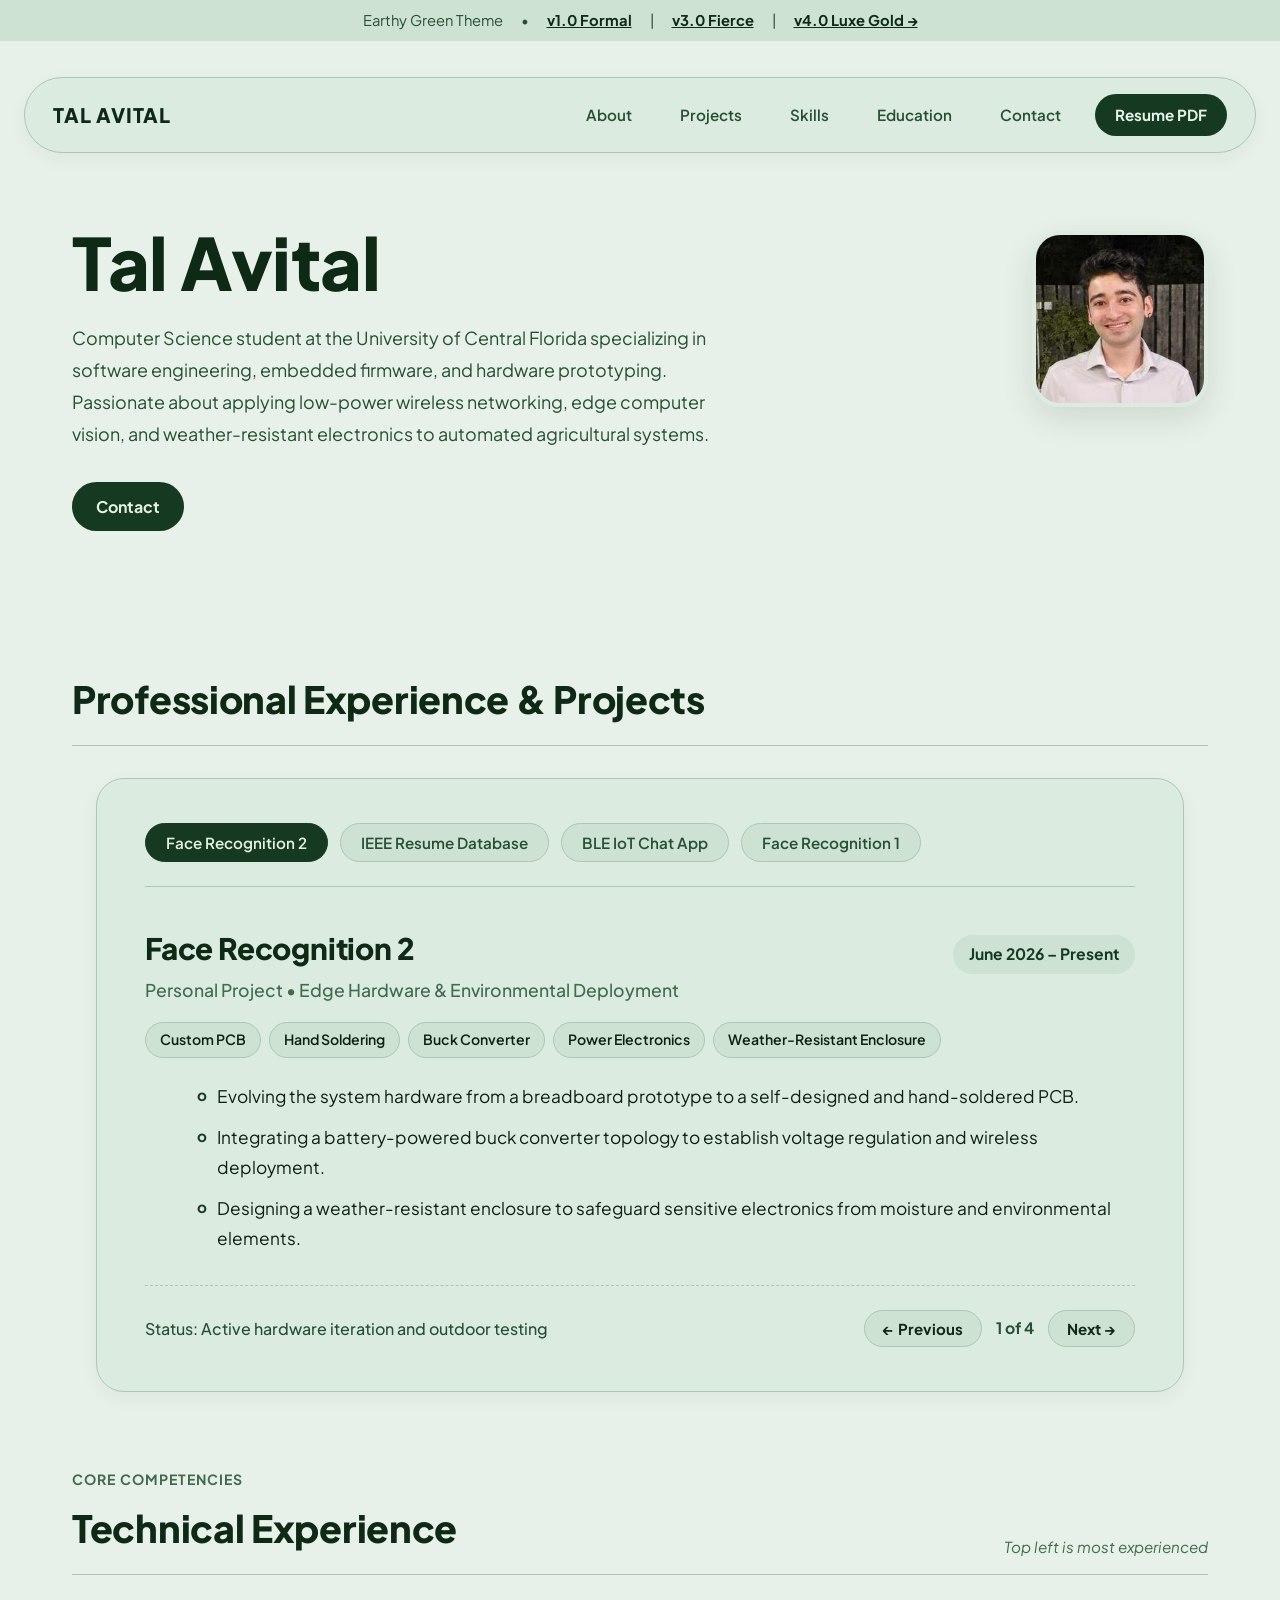
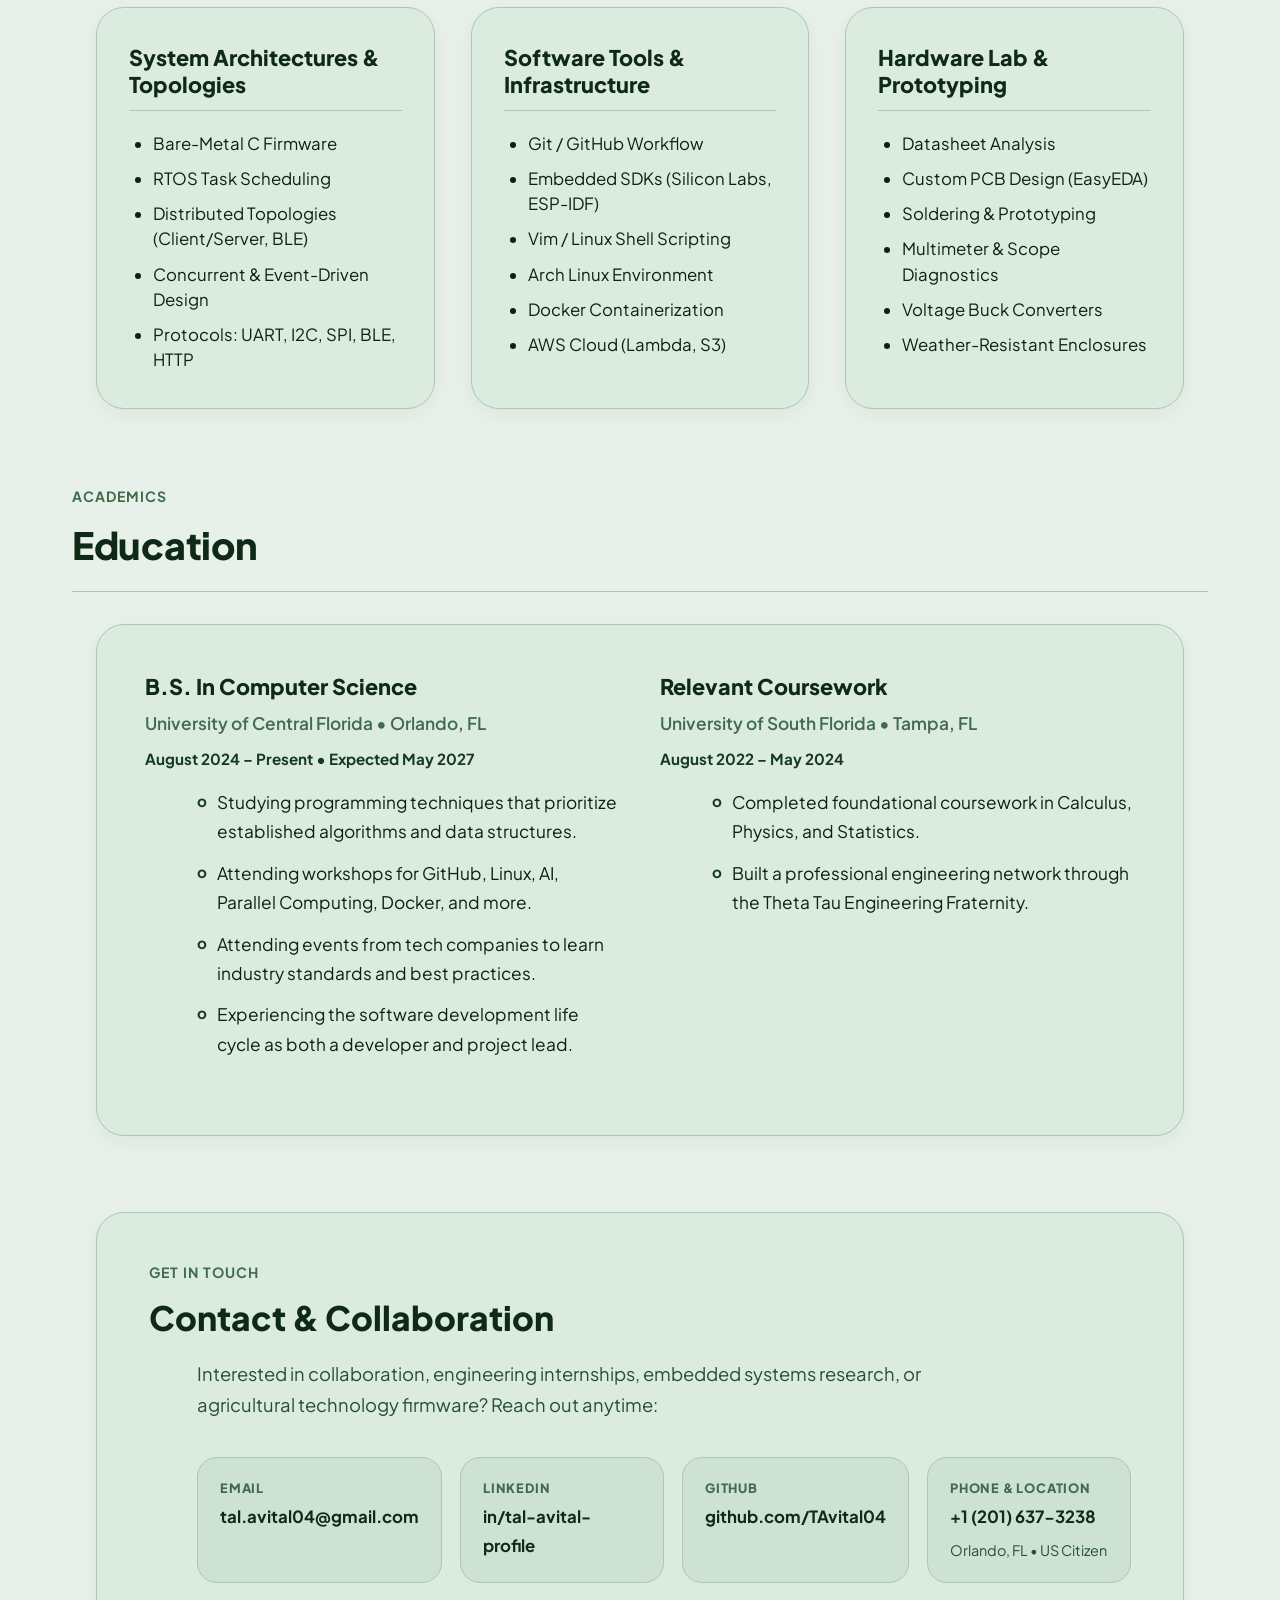
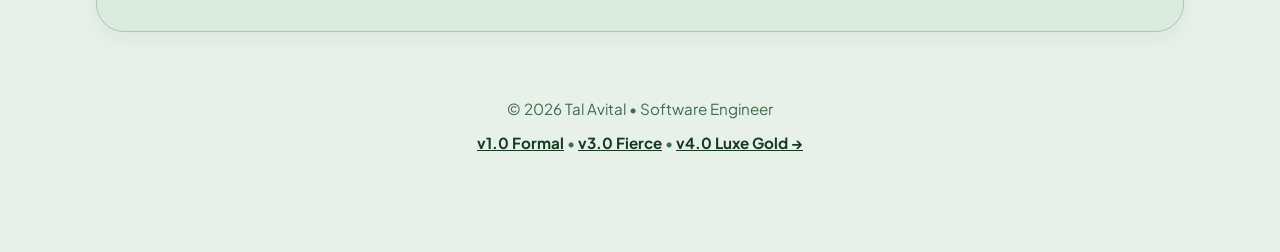
==== commit 8510a16c: "dark version" ====
--- a/casual.html
+++ b/casual.html
@@ -18,7 +18,9 @@
     <span style="margin: 0 6px;">&bull;</span>
     <a href="index.html">v1.0 Formal</a>
     <span style="margin: 0 6px;">|</span>
-    <a href="fierce.html">v3.0 Fierce Executive &rarr;</a>
+    <a href="fierce.html">v3.0 Fierce</a>
+    <span style="margin: 0 6px;">|</span>
+    <a href="gilded.html">v4.0 Luxe Gold &rarr;</a>
   </aside>
 
   <div class="site-wrapper">
@@ -239,27 +241,38 @@
 
         <div class="skills-tri-layout">
           <div class="skill-column">
-            <div class="skill-index">01</div>
             <h3 class="skill-title">System Architectures &amp; Topologies</h3>
-            <p class="skill-body">
-              Bare-Metal C &bull; RTOS (Task Scheduling) &bull; Distributed Topologies (Client/Server, Central/Peripheral) &bull; Concurrent Design &bull; Protocols (UART, I2C, BLE, HTTP)
-            </p>
+            <ul class="skill-tags-list">
+              <li>Bare-Metal C Firmware</li>
+              <li>RTOS Task Scheduling</li>
+              <li>Distributed Topologies (Client/Server, BLE)</li>
+              <li>Concurrent &amp; Event-Driven Design</li>
+              <li>Protocols: UART, I2C, SPI, BLE, HTTP</li>
+            </ul>
           </div>
 
           <div class="skill-column">
-            <div class="skill-index">02</div>
-            <h3 class="skill-title">Software Tools</h3>
-            <p class="skill-body">
-              Git/GitHub &bull; Embedded SDKs &bull; Vim &bull; Arch Linux &bull; Linux Shell Scripting &bull; Docker &bull; Cloud Computing (AWS)
-            </p>
+            <h3 class="skill-title">Software Tools &amp; Infrastructure</h3>
+            <ul class="skill-tags-list">
+              <li>Git / GitHub Workflow</li>
+              <li>Embedded SDKs (Silicon Labs, ESP-IDF)</li>
+              <li>Vim / Linux Shell Scripting</li>
+              <li>Arch Linux Environment</li>
+              <li>Docker Containerization</li>
+              <li>AWS Cloud (Lambda, S3)</li>
+            </ul>
           </div>
 
           <div class="skill-column">
-            <div class="skill-index">03</div>
-            <h3 class="skill-title">Hardware Lab (Familiar)</h3>
-            <p class="skill-body">
-              Datasheet Analysis &bull; PCB Design (EasyEDA) &bull; Soldering &amp; Prototyping &bull; Multimeter Diagnostics &bull; Voltage Buck Converters &bull; Weather-Resistant Enclosures
-            </p>
+            <h3 class="skill-title">Hardware Lab &amp; Prototyping</h3>
+            <ul class="skill-tags-list">
+              <li>Datasheet Analysis</li>
+              <li>Custom PCB Design (EasyEDA)</li>
+              <li>Soldering &amp; Prototyping</li>
+              <li>Multimeter &amp; Scope Diagnostics</li>
+              <li>Voltage Buck Converters</li>
+              <li>Weather-Resistant Enclosures</li>
+            </ul>
           </div>
         </div>
       </section>
@@ -334,8 +347,9 @@
     <footer class="site-footer">
       <div>&copy; 2026 Tal Avital &bull; Software Engineer</div>
       <div class="footer-alt-link">
-        <a href="index.html">v1.0 Formal Monochrome</a> &bull; 
-        <a href="fierce.html">v3.0 Fierce Executive &rarr;</a>
+        <a href="index.html">v1.0 Formal</a> &bull; 
+        <a href="fierce.html">v3.0 Fierce</a> &bull; 
+        <a href="gilded.html">v4.0 Luxe Gold &rarr;</a>
       </div>
     </footer>
   </div>
--- a/casual.css
+++ b/casual.css
@@ -261,6 +261,7 @@
   justify-content: center;
   align-items: flex-start;
   padding-top: 6px;
+  margin-right: 48px;
 }
 
 .photo-frame {
@@ -505,40 +506,44 @@
   display: grid;
   grid-template-columns: repeat(3, 1fr);
   gap: 36px;
-  background-color: var(--green-surface);
-  border-radius: var(--radius-xl);
-  padding: 44px 48px;
-  border: 1px solid var(--green-border);
-  box-shadow: var(--shadow-gentle);
   margin-left: 72px;
   margin-right: 72px;
   width: calc(100% - 144px);
 }
 
 .skill-column {
+  background-color: var(--green-surface);
+  border-radius: var(--radius-xl);
+  padding: 36px 32px;
+  border: 1px solid var(--green-border);
+  box-shadow: var(--shadow-gentle);
   display: flex;
   flex-direction: column;
 }
 
-.skill-index {
-  font-size: 0.88rem;
+.skill-title {
+  font-size: 1.35rem;
   font-weight: 800;
-  color: var(--green-text-subtle);
-  margin-bottom: 8px;
-}
-
-.skill-title {
-  font-size: 1.25rem;
-  font-weight: 800;
-  color: var(--green-darkest);
-  margin-bottom: 12px;
-  line-height: 1.3;
-}
-
-.skill-body {
+  color: var(--green-darkest);
+  margin-bottom: 20px;
+  line-height: 1.25;
+  padding-bottom: 12px;
+  border-bottom: 1px solid var(--green-border);
+  width: 100%;
+}
+
+.skill-tags-list {
+  list-style: disc;
+  padding-left: 24px;
+  display: flex;
+  flex-direction: column;
+  gap: 10px;
+}
+
+.skill-tags-list li {
   font-size: 1.05rem;
-  line-height: 1.75;
-  color: var(--green-text-muted);
+  color: var(--green-text-main);
+  line-height: 1.5;
 }
 
 /* Education: Balanced 2-Column Split */
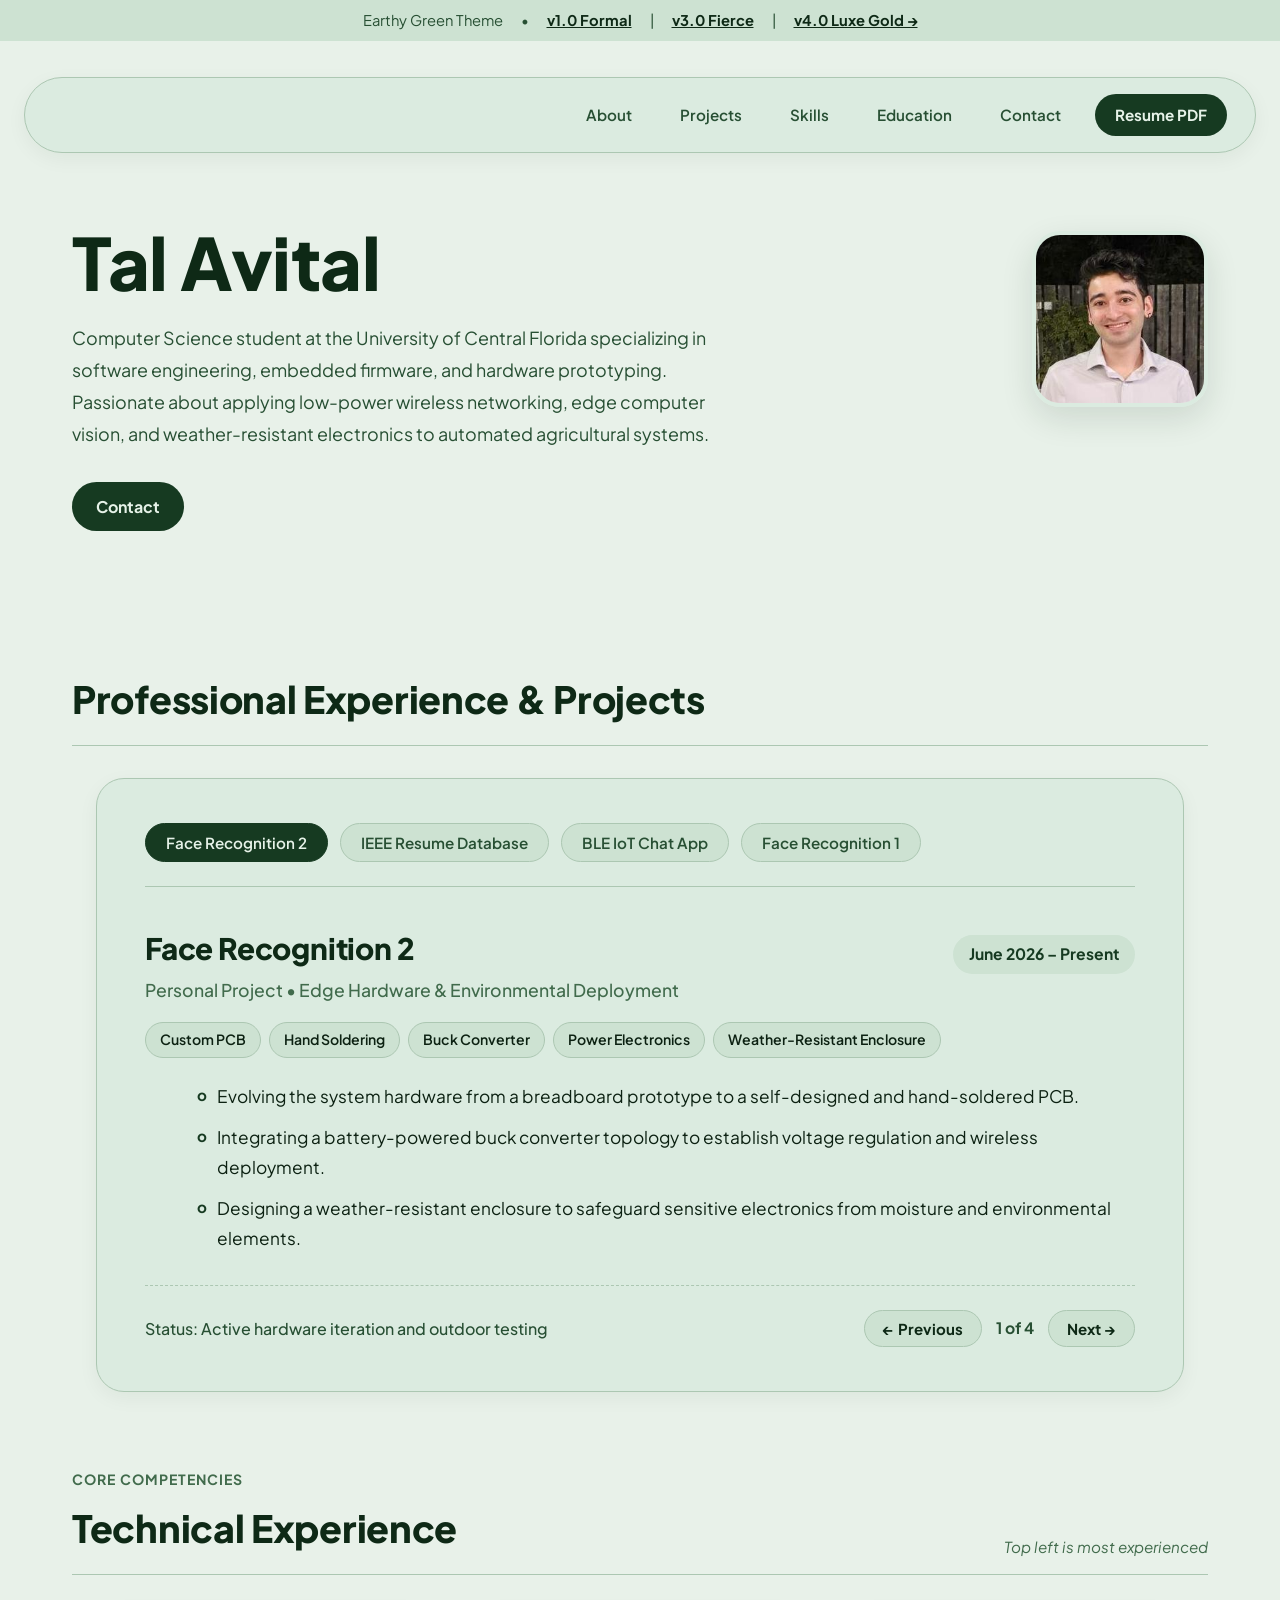
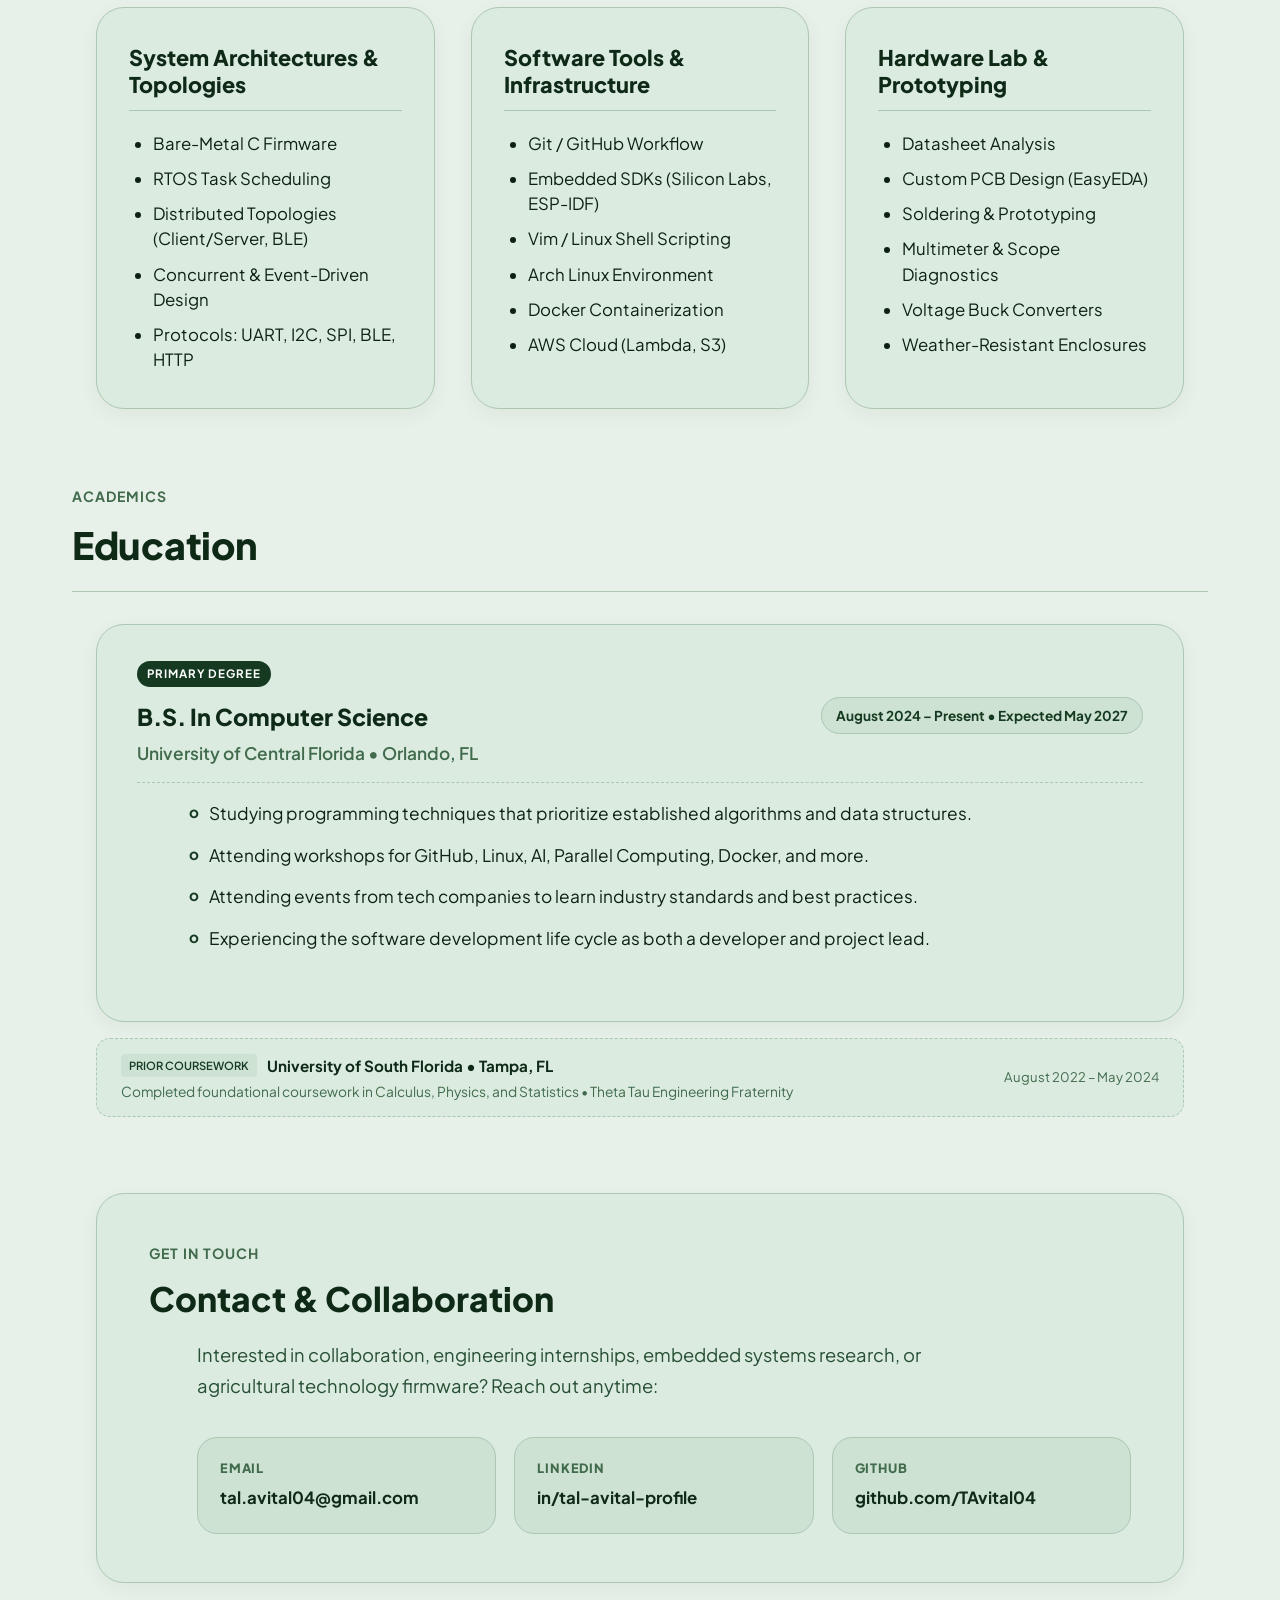
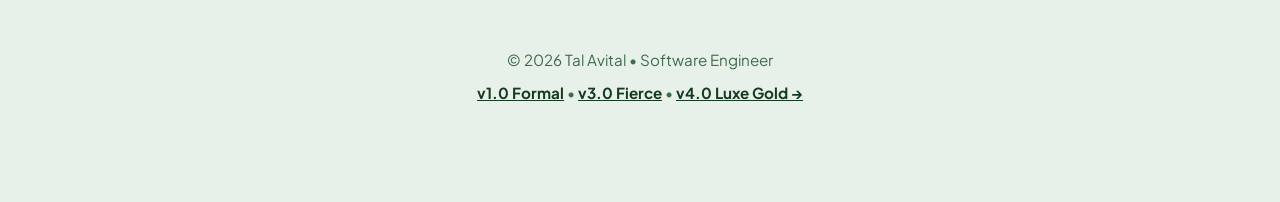
==== commit bee5eb20: "vv" ====
--- a/casual.html
+++ b/casual.html
@@ -16,7 +16,7 @@
   <aside class="version-banner">
     <span>Earthy Green Theme</span>
     <span style="margin: 0 6px;">&bull;</span>
-    <a href="index.html">v1.0 Formal</a>
+    <a href="formal.html">v1.0 Formal</a>
     <span style="margin: 0 6px;">|</span>
     <a href="fierce.html">v3.0 Fierce</a>
     <span style="margin: 0 6px;">|</span>
@@ -26,7 +26,6 @@
   <div class="site-wrapper">
     <!-- Top Navigation -->
     <header class="site-header">
-      <a href="#about" class="site-logo">TAL AVITAL</a>
       <nav class="site-nav" aria-label="Main Navigation">
         <a href="#about">About</a>
         <a href="#experience">Projects</a>
@@ -286,11 +285,18 @@
           </div>
         </div>
 
-        <div class="edu-split-layout">
-          <div class="edu-column">
-            <div class="edu-role-title">B.S. In Computer Science</div>
-            <div class="edu-institution">University of Central Florida &bull; Orlando, FL</div>
-            <div class="edu-timeline">August 2024 – Present &bull; Expected May 2027</div>
+        <div class="edu-stack-layout">
+          <!-- Primary Education: University of Central Florida -->
+          <div class="edu-primary-card">
+            <span class="edu-badge">Primary Degree</span>
+            <div class="edu-card-top">
+              <div>
+                <h3 class="edu-role-title">B.S. In Computer Science</h3>
+                <div class="edu-institution">University of Central Florida &bull; Orlando, FL</div>
+              </div>
+              <div class="edu-timeline-badge">August 2024 – Present &bull; Expected May 2027</div>
+            </div>
+            
             <ul class="bullet-list">
               <li>Studying programming techniques that prioritize established algorithms and data structures.</li>
               <li>Attending workshops for GitHub, Linux, AI, Parallel Computing, Docker, and more.</li>
@@ -299,14 +305,18 @@
             </ul>
           </div>
 
-          <div class="edu-column">
-            <div class="edu-role-title">Relevant Coursework</div>
-            <div class="edu-institution">University of South Florida &bull; Tampa, FL</div>
-            <div class="edu-timeline">August 2022 – May 2024</div>
-            <ul class="bullet-list">
-              <li>Completed foundational coursework in Calculus, Physics, and Statistics.</li>
-              <li>Built a professional engineering network through the Theta Tau Engineering Fraternity.</li>
-            </ul>
+          <!-- Subordinate / Prior Coursework: University of South Florida -->
+          <div class="edu-secondary-card">
+            <div class="edu-sec-main">
+              <div class="edu-sec-header">
+                <span class="edu-sec-tag">Prior Coursework</span>
+                <span class="edu-sec-school">University of South Florida &bull; Tampa, FL</span>
+              </div>
+              <p class="edu-sec-details">
+                Completed foundational coursework in Calculus, Physics, and Statistics &bull; Theta Tau Engineering Fraternity
+              </p>
+            </div>
+            <span class="edu-sec-dates">August 2022 – May 2024</span>
           </div>
         </div>
       </section>
@@ -333,11 +343,6 @@
               <span class="chip-label">GitHub</span>
               <a href="https://github.com/TAvital04" target="_blank" rel="noopener noreferrer" class="chip-val">github.com/TAvital04</a>
             </div>
-            <div class="contact-chip">
-              <span class="chip-label">Phone &amp; Location</span>
-              <a href="tel:+12016373238" class="chip-val">+1 (201) 637-3238</a>
-              <span class="chip-sub">Orlando, FL &bull; US Citizen</span>
-            </div>
           </div>
         </div>
       </section>
@@ -347,7 +352,7 @@
     <footer class="site-footer">
       <div>&copy; 2026 Tal Avital &bull; Software Engineer</div>
       <div class="footer-alt-link">
-        <a href="index.html">v1.0 Formal</a> &bull; 
+        <a href="formal.html">v1.0 Formal</a> &bull; 
         <a href="fierce.html">v3.0 Fierce</a> &bull; 
         <a href="gilded.html">v4.0 Luxe Gold &rarr;</a>
       </div>
--- a/casual.css
+++ b/casual.css
@@ -87,7 +87,7 @@
 /* Site Navigation - Floating Pill */
 .site-header {
   display: flex;
-  justify-content: space-between;
+  justify-content: flex-end;
   align-items: center;
   padding: 16px 28px;
   background-color: var(--green-surface);
@@ -546,28 +546,53 @@
   line-height: 1.5;
 }
 
-/* Education: Balanced 2-Column Split */
-.edu-split-layout {
-  display: grid;
-  grid-template-columns: 1fr 1fr;
-  gap: 40px;
-  background-color: var(--green-surface);
-  border-radius: var(--radius-xl);
-  padding: 44px 48px;
-  border: 1px solid var(--green-border);
-  box-shadow: var(--shadow-gentle);
+/* Education: Prominent Primary Degree & Subordinate Prior Coursework */
+.edu-stack-layout {
+  display: flex;
+  flex-direction: column;
+  gap: 16px;
   margin-left: 72px;
   margin-right: 72px;
   width: calc(100% - 144px);
 }
 
-.edu-column {
+.edu-primary-card {
+  background-color: var(--green-surface);
+  border-radius: var(--radius-xl);
+  padding: 36px 40px;
+  border: 1px solid var(--green-border);
+  box-shadow: var(--shadow-gentle);
   display: flex;
   flex-direction: column;
 }
 
+.edu-badge {
+  display: inline-block;
+  align-self: flex-start;
+  font-size: 0.72rem;
+  font-weight: 700;
+  text-transform: uppercase;
+  letter-spacing: 0.08em;
+  background-color: var(--green-deep);
+  color: #ffffff;
+  padding: 3px 10px;
+  border-radius: 20px;
+  margin-bottom: 10px;
+}
+
+.edu-card-top {
+  display: flex;
+  justify-content: space-between;
+  align-items: flex-start;
+  flex-wrap: wrap;
+  gap: 16px;
+  margin-bottom: 16px;
+  padding-bottom: 14px;
+  border-bottom: 1px dashed var(--green-border);
+}
+
 .edu-role-title {
-  font-size: 1.35rem;
+  font-size: 1.45rem;
   font-weight: 800;
   color: var(--green-darkest);
 }
@@ -579,11 +604,68 @@
   font-weight: 600;
 }
 
-.edu-timeline {
+.edu-timeline-badge {
+  font-size: 0.85rem;
+  font-weight: 700;
+  color: var(--green-deep);
+  background-color: var(--green-surface-alt);
+  border: 1px solid var(--green-border);
+  padding: 6px 14px;
+  border-radius: 20px;
+  white-space: nowrap;
+}
+
+.edu-secondary-card {
+  background-color: var(--green-surface);
+  border-radius: var(--radius-md);
+  padding: 14px 24px;
+  border: 1px dashed var(--green-border);
+  display: flex;
+  justify-content: space-between;
+  align-items: center;
+  flex-wrap: wrap;
+  gap: 12px;
+}
+
+.edu-sec-main {
+  display: flex;
+  flex-direction: column;
+  gap: 3px;
+}
+
+.edu-sec-header {
+  display: flex;
+  align-items: center;
+  gap: 10px;
+  flex-wrap: wrap;
+}
+
+.edu-sec-tag {
+  font-size: 0.7rem;
+  font-weight: 600;
+  text-transform: uppercase;
+  color: var(--green-deep);
+  background-color: var(--green-surface-alt);
+  padding: 2px 8px;
+  border-radius: 4px;
+}
+
+.edu-sec-school {
   font-size: 0.95rem;
   font-weight: 700;
-  color: var(--green-deep);
-  margin: 8px 0 16px 0;
+  color: var(--green-darkest);
+}
+
+.edu-sec-details {
+  font-size: 0.86rem;
+  color: var(--green-text-subtle);
+  line-height: 1.45;
+}
+
+.edu-sec-dates {
+  font-size: 0.82rem;
+  color: var(--green-text-subtle);
+  white-space: nowrap;
 }
 
 /* Contact Section: Clean Chips Row */
@@ -616,7 +698,7 @@
 
 .contact-chips-row {
   display: grid;
-  grid-template-columns: repeat(4, 1fr);
+  grid-template-columns: repeat(3, 1fr);
   gap: 18px;
   margin-left: 48px;
 }
@@ -690,6 +772,7 @@
   .showcase-wrapper,
   .skills-tri-layout,
   .edu-split-layout,
+  .edu-stack-layout,
   .contact-section,
   .bullet-list,
   .contact-desc,
